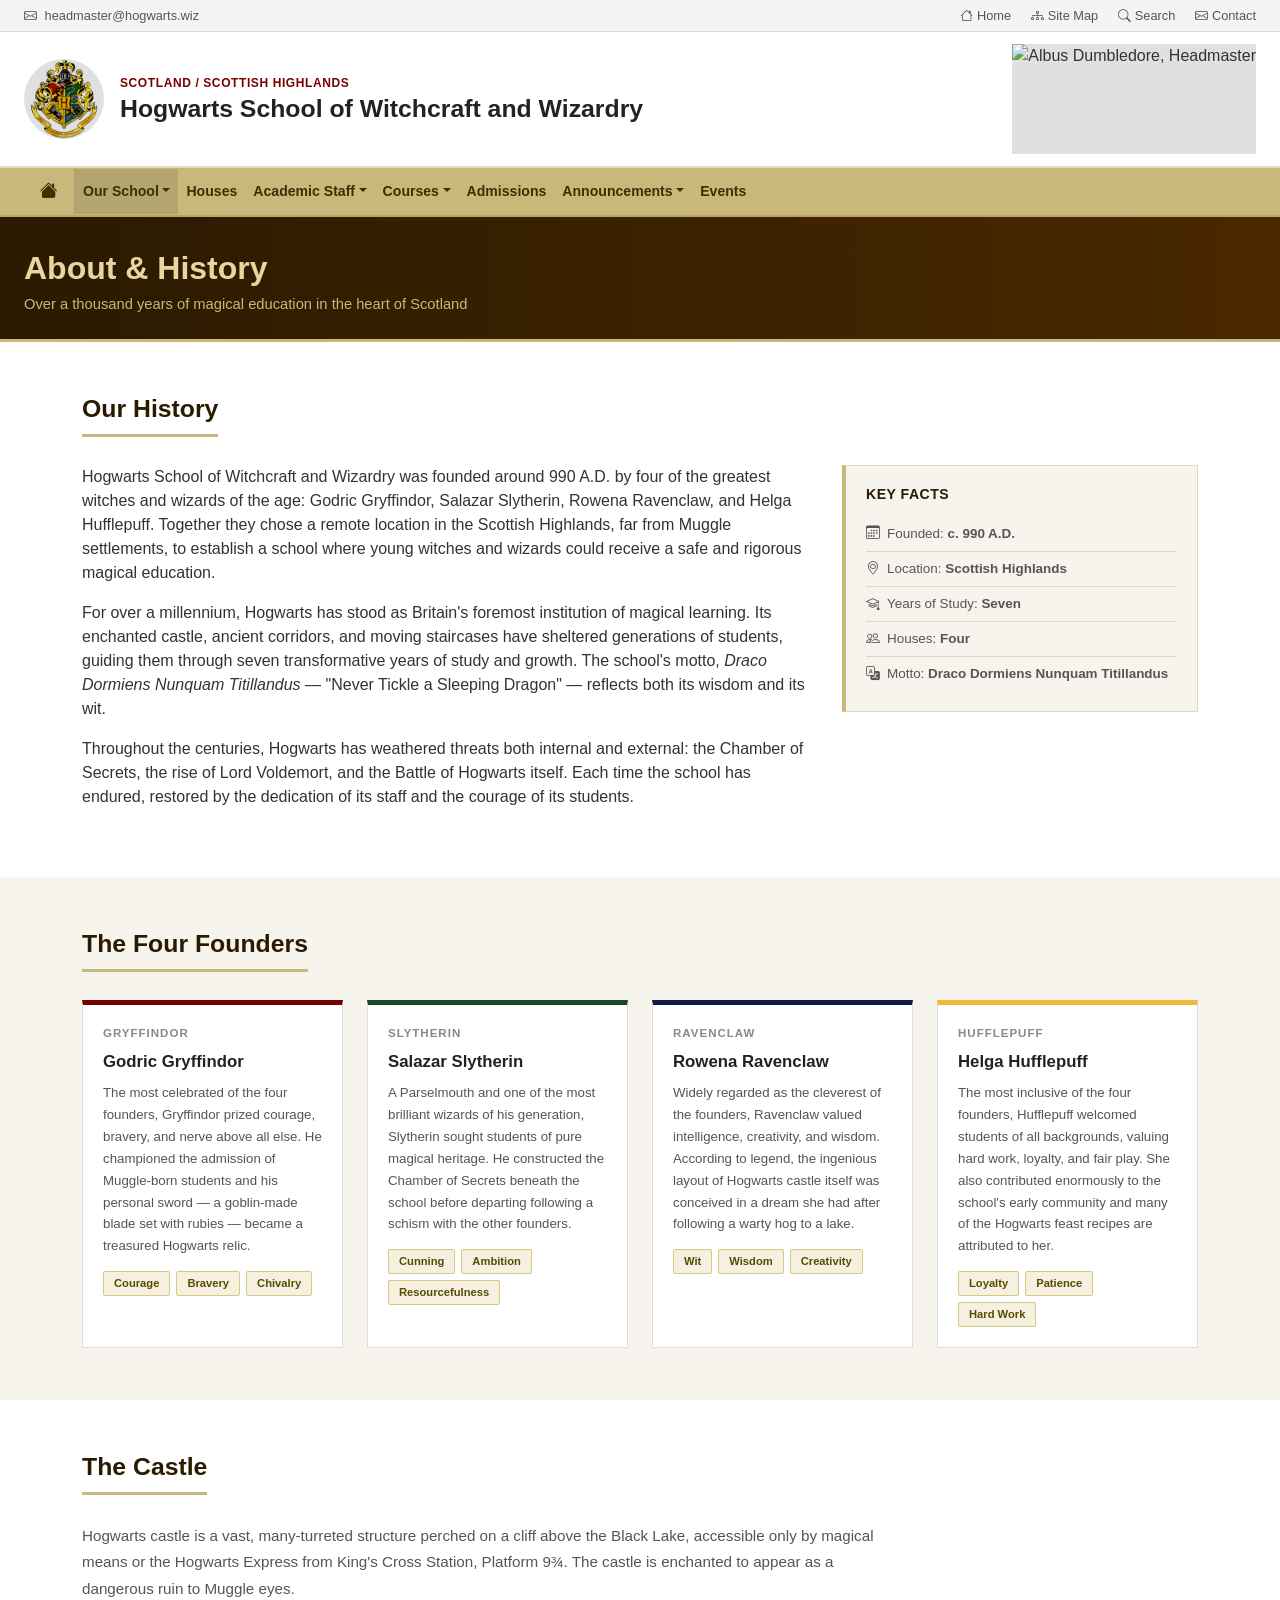
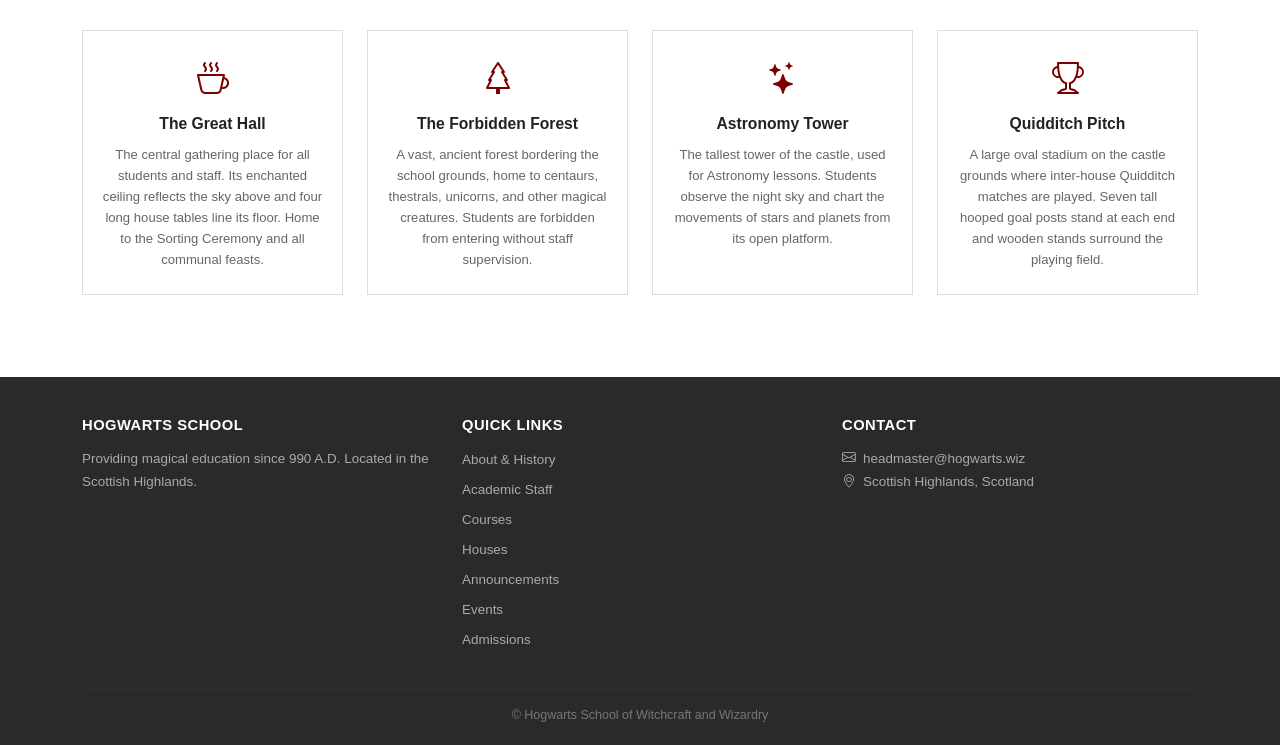
==== about.html @ 68436e8b "feat: Add about page with history, founders, and castle sections" ====
<!DOCTYPE html>
<html lang="en">
<head>
  <meta charset="UTF-8" />
  <meta name="viewport" content="width=device-width, initial-scale=1.0" />
  <title>About &amp; History — Hogwarts School of Witchcraft and Wizardry</title>
  <link rel="stylesheet" href="https://cdn.jsdelivr.net/npm/bootstrap@5.3.3/dist/css/bootstrap.min.css" />
  <link rel="stylesheet" href="https://cdn.jsdelivr.net/npm/bootstrap-icons@1.11.3/font/bootstrap-icons.min.css" />
  <link rel="stylesheet" href="css/style.css" />
</head>
<body>

  <!-- Top bar -->
  <div class="top-bar">
    <div class="container-fluid px-4">
      <div class="d-flex justify-content-between align-items-center">
        <span class="top-bar-contact">
          <i class="bi bi-envelope me-1"></i> headmaster@hogwarts.wiz
        </span>
        <nav class="top-bar-nav">
          <a href="index.html"><i class="bi bi-house me-1"></i>Home</a>
          <a href="#"><i class="bi bi-diagram-3 me-1"></i>Site Map</a>
          <a href="#"><i class="bi bi-search me-1"></i>Search</a>
          <a href="#"><i class="bi bi-envelope me-1"></i>Contact</a>
        </nav>
      </div>
    </div>
  </div>

  <!-- Site header -->
  <header class="site-header">
    <div class="container-fluid px-4">
      <div class="d-flex justify-content-between align-items-center">
        <div class="d-flex align-items-center gap-3">
          <img src="assets/images/hogwarts-crest.png" alt="Hogwarts School seal" class="header-crest" />
          <div class="header-identity">
            <span class="header-location">SCOTLAND / SCOTTISH HIGHLANDS</span>
            <p class="header-school-name">Hogwarts School of Witchcraft and Wizardry</p>
          </div>
        </div>
        <img src="assets/images/header-portrait.jpg" alt="Albus Dumbledore, Headmaster" class="header-portrait" />
      </div>
    </div>
  </header>

  <!-- Main navbar -->
  <nav class="navbar navbar-expand-lg main-nav">
    <div class="container-fluid px-4">
      <a href="index.html" class="nav-home-icon" aria-label="Home">
        <i class="bi bi-house-fill"></i>
      </a>
      <button class="navbar-toggler ms-2" type="button" data-bs-toggle="collapse" data-bs-target="#mainNav" aria-controls="mainNav" aria-expanded="false" aria-label="Toggle navigation">
        <span class="navbar-toggler-icon"></span>
      </button>
      <div class="collapse navbar-collapse" id="mainNav">
        <ul class="navbar-nav">

          <li class="nav-item dropdown">
            <a class="nav-link dropdown-toggle" href="#" role="button" data-bs-toggle="dropdown" aria-expanded="false">Our School</a>
            <ul class="dropdown-menu">
              <li><a class="dropdown-item" href="about.html">About &amp; History</a></li>
              <li><a class="dropdown-item" href="about.html#founders">The Four Founders</a></li>
              <li><a class="dropdown-item" href="about.html#castle">The Castle</a></li>
            </ul>
          </li>

          <li class="nav-item">
            <a class="nav-link" href="houses.html">Houses</a>
          </li>

          <li class="nav-item dropdown">
            <a class="nav-link dropdown-toggle" href="#" role="button" data-bs-toggle="dropdown" aria-expanded="false">Academic Staff</a>
            <ul class="dropdown-menu">
              <li><a class="dropdown-item" href="staff.html">All Staff</a></li>
              <li><a class="dropdown-item" href="staff.html#headmaster">Headmaster</a></li>
              <li><a class="dropdown-item" href="staff.html#professors">Professors</a></li>
            </ul>
          </li>

          <li class="nav-item dropdown">
            <a class="nav-link dropdown-toggle" href="#" role="button" data-bs-toggle="dropdown" aria-expanded="false">Courses</a>
            <ul class="dropdown-menu">
              <li><a class="dropdown-item" href="courses.html">All Courses</a></li>
              <li><a class="dropdown-item" href="courses.html#core">Core Subjects</a></li>
              <li><a class="dropdown-item" href="courses.html#electives">Elective Subjects</a></li>
              <li><a class="dropdown-item" href="courses.html#newts">N.E.W.T. Subjects</a></li>
            </ul>
          </li>

          <li class="nav-item">
            <a class="nav-link" href="admissions.html">Admissions</a>
          </li>

          <li class="nav-item dropdown">
            <a class="nav-link dropdown-toggle" href="#" role="button" data-bs-toggle="dropdown" aria-expanded="false">Announcements</a>
            <ul class="dropdown-menu">
              <li><a class="dropdown-item" href="announcements.html">Latest Notices</a></li>
              <li><a class="dropdown-item" href="announcements.html#archive">Archive</a></li>
            </ul>
          </li>

          <li class="nav-item">
            <a class="nav-link" href="events.html">Events</a>
          </li>

        </ul>
      </div>
    </div>
  </nav>

  <main>

    <!-- Page hero -->
    <section class="page-hero">
      <div class="container-fluid px-4">
        <h1 class="page-hero-title">About &amp; History</h1>
        <p class="page-hero-subtitle">Over a thousand years of magical education in the heart of Scotland</p>
      </div>
    </section>

    <!-- History -->
    <section id="history" class="inner-section">
      <div class="container">
        <h2 class="section-heading">Our History</h2>
        <div class="row g-4">
          <div class="col-lg-8">
            <p>Hogwarts School of Witchcraft and Wizardry was founded around 990 A.D. by four of the greatest witches and wizards of the age: Godric Gryffindor, Salazar Slytherin, Rowena Ravenclaw, and Helga Hufflepuff. Together they chose a remote location in the Scottish Highlands, far from Muggle settlements, to establish a school where young witches and wizards could receive a safe and rigorous magical education.</p>
            <p>For over a millennium, Hogwarts has stood as Britain's foremost institution of magical learning. Its enchanted castle, ancient corridors, and moving staircases have sheltered generations of students, guiding them through seven transformative years of study and growth. The school's motto, <em>Draco Dormiens Nunquam Titillandus</em> — "Never Tickle a Sleeping Dragon" — reflects both its wisdom and its wit.</p>
            <p>Throughout the centuries, Hogwarts has weathered threats both internal and external: the Chamber of Secrets, the rise of Lord Voldemort, and the Battle of Hogwarts itself. Each time the school has endured, restored by the dedication of its staff and the courage of its students.</p>
          </div>
          <div class="col-lg-4">
            <div class="history-sidebar">
              <h3 class="sidebar-heading">Key Facts</h3>
              <ul class="sidebar-list">
                <li><i class="bi bi-calendar3 me-2"></i>Founded: <strong>c. 990 A.D.</strong></li>
                <li><i class="bi bi-geo-alt me-2"></i>Location: <strong>Scottish Highlands</strong></li>
                <li><i class="bi bi-mortarboard me-2"></i>Years of Study: <strong>Seven</strong></li>
                <li><i class="bi bi-people me-2"></i>Houses: <strong>Four</strong></li>
                <li><i class="bi bi-translate me-2"></i>Motto: <strong>Draco Dormiens Nunquam Titillandus</strong></li>
              </ul>
            </div>
          </div>
        </div>
      </div>
    </section>

    <!-- Founders -->
    <section id="founders" class="inner-section inner-section--alt">
      <div class="container">
        <h2 class="section-heading">The Four Founders</h2>
        <div class="row g-4">

          <div class="col-md-6 col-lg-3">
            <div class="founder-card founder-card--gryffindor">
              <div class="founder-house-badge">Gryffindor</div>
              <h3 class="founder-name">Godric Gryffindor</h3>
              <p class="founder-bio">The most celebrated of the four founders, Gryffindor prized courage, bravery, and nerve above all else. He championed the admission of Muggle-born students and his personal sword — a goblin-made blade set with rubies — became a treasured Hogwarts relic.</p>
              <div class="founder-traits">
                <span class="trait-badge">Courage</span>
                <span class="trait-badge">Bravery</span>
                <span class="trait-badge">Chivalry</span>
              </div>
            </div>
          </div>

          <div class="col-md-6 col-lg-3">
            <div class="founder-card founder-card--slytherin">
              <div class="founder-house-badge">Slytherin</div>
              <h3 class="founder-name">Salazar Slytherin</h3>
              <p class="founder-bio">A Parselmouth and one of the most brilliant wizards of his generation, Slytherin sought students of pure magical heritage. He constructed the Chamber of Secrets beneath the school before departing following a schism with the other founders.</p>
              <div class="founder-traits">
                <span class="trait-badge">Cunning</span>
                <span class="trait-badge">Ambition</span>
                <span class="trait-badge">Resourcefulness</span>
              </div>
            </div>
          </div>

          <div class="col-md-6 col-lg-3">
            <div class="founder-card founder-card--ravenclaw">
              <div class="founder-house-badge">Ravenclaw</div>
              <h3 class="founder-name">Rowena Ravenclaw</h3>
              <p class="founder-bio">Widely regarded as the cleverest of the founders, Ravenclaw valued intelligence, creativity, and wisdom. According to legend, the ingenious layout of Hogwarts castle itself was conceived in a dream she had after following a warty hog to a lake.</p>
              <div class="founder-traits">
                <span class="trait-badge">Wit</span>
                <span class="trait-badge">Wisdom</span>
                <span class="trait-badge">Creativity</span>
              </div>
            </div>
          </div>

          <div class="col-md-6 col-lg-3">
            <div class="founder-card founder-card--hufflepuff">
              <div class="founder-house-badge">Hufflepuff</div>
              <h3 class="founder-name">Helga Hufflepuff</h3>
              <p class="founder-bio">The most inclusive of the four founders, Hufflepuff welcomed students of all backgrounds, valuing hard work, loyalty, and fair play. She also contributed enormously to the school's early community and many of the Hogwarts feast recipes are attributed to her.</p>
              <div class="founder-traits">
                <span class="trait-badge">Loyalty</span>
                <span class="trait-badge">Patience</span>
                <span class="trait-badge">Hard Work</span>
              </div>
            </div>
          </div>

        </div>
      </div>
    </section>

    <!-- Castle -->
    <section id="castle" class="inner-section">
      <div class="container">
        <h2 class="section-heading">The Castle</h2>
        <p class="section-lead">Hogwarts castle is a vast, many-turreted structure perched on a cliff above the Black Lake, accessible only by magical means or the Hogwarts Express from King's Cross Station, Platform 9¾. The castle is enchanted to appear as a dangerous ruin to Muggle eyes.</p>
        <div class="row g-4">

          <div class="col-md-6 col-lg-3">
            <div class="castle-location-card">
              <i class="bi bi-cup-hot castle-location-icon"></i>
              <h4 class="castle-location-name">The Great Hall</h4>
              <p class="castle-location-desc">The central gathering place for all students and staff. Its enchanted ceiling reflects the sky above and four long house tables line its floor. Home to the Sorting Ceremony and all communal feasts.</p>
            </div>
          </div>

          <div class="col-md-6 col-lg-3">
            <div class="castle-location-card">
              <i class="bi bi-tree castle-location-icon"></i>
              <h4 class="castle-location-name">The Forbidden Forest</h4>
              <p class="castle-location-desc">A vast, ancient forest bordering the school grounds, home to centaurs, thestrals, unicorns, and other magical creatures. Students are forbidden from entering without staff supervision.</p>
            </div>
          </div>

          <div class="col-md-6 col-lg-3">
            <div class="castle-location-card">
              <i class="bi bi-stars castle-location-icon"></i>
              <h4 class="castle-location-name">Astronomy Tower</h4>
              <p class="castle-location-desc">The tallest tower of the castle, used for Astronomy lessons. Students observe the night sky and chart the movements of stars and planets from its open platform.</p>
            </div>
          </div>

          <div class="col-md-6 col-lg-3">
            <div class="castle-location-card">
              <i class="bi bi-trophy castle-location-icon"></i>
              <h4 class="castle-location-name">Quidditch Pitch</h4>
              <p class="castle-location-desc">A large oval stadium on the castle grounds where inter-house Quidditch matches are played. Seven tall hooped goal posts stand at each end and wooden stands surround the playing field.</p>
            </div>
          </div>

        </div>
      </div>
    </section>

  </main>

  <!-- Footer -->
  <footer class="site-footer">
    <div class="container">
      <div class="row gy-4">

        <div class="col-md-4">
          <h6 class="footer-heading">Hogwarts School</h6>
          <p class="footer-text">Providing magical education since 990 A.D. Located in the Scottish Highlands.</p>
        </div>

        <div class="col-md-4">
          <h6 class="footer-heading">Quick Links</h6>
          <ul class="footer-links list-unstyled">
            <li><a href="about.html">About &amp; History</a></li>
            <li><a href="staff.html">Academic Staff</a></li>
            <li><a href="courses.html">Courses</a></li>
            <li><a href="houses.html">Houses</a></li>
            <li><a href="announcements.html">Announcements</a></li>
            <li><a href="events.html">Events</a></li>
            <li><a href="admissions.html">Admissions</a></li>
          </ul>
        </div>

        <div class="col-md-4">
          <h6 class="footer-heading">Contact</h6>
          <p class="footer-text">
            <i class="bi bi-envelope me-2"></i>headmaster@hogwarts.wiz<br />
            <i class="bi bi-geo-alt me-2"></i>Scottish Highlands, Scotland
          </p>
        </div>

      </div>
      <hr class="footer-divider" />
      <p class="footer-copy text-center mb-0">&copy; Hogwarts School of Witchcraft and Wizardry</p>
    </div>
  </footer>

  <script src="https://cdn.jsdelivr.net/npm/bootstrap@5.3.3/dist/js/bootstrap.bundle.min.js"></script>
  <script src="js/main.js"></script>
</body>
</html>
---- css/style.css ----
/* ===== GLOBAL ===== */
*,
*::before,
*::after {
  box-sizing: border-box;
}

body {
  font-family: 'Segoe UI', Tahoma, Geneva, Verdana, sans-serif;
  color: #333;
  background: #fff;
  margin: 0;
}

/* ===== TOP BAR ===== */
.top-bar {
  background: #f4f4f4;
  border-bottom: 1px solid #ddd;
  padding: 6px 0;
  font-size: 0.8rem;
  color: #555;
}

.top-bar-contact {
  color: #555;
}

.top-bar-nav a {
  color: #555;
  text-decoration: none;
  margin-left: 16px;
}

.top-bar-nav a:hover {
  color: #7b0000;
}

/* ===== SITE HEADER ===== */
.site-header {
  background: #fff;
  padding: 12px 0;
  border-bottom: 2px solid #e5dcc5;
}

.header-crest {
  height: 80px;
  width: 80px;
  object-fit: contain;
  /* Shown as gray box until image is added */
  background: #e0e0e0;
  border-radius: 50%;
}

.header-identity {
  display: flex;
  flex-direction: column;
  justify-content: center;
}

.header-location {
  display: block;
  font-size: 0.75rem;
  color: #7b0000;
  font-weight: 700;
  letter-spacing: 0.6px;
  text-transform: uppercase;
}

.header-school-name {
  font-size: 1.55rem;
  font-weight: 700;
  color: #222;
  margin: 2px 0 0;
  line-height: 1.2;
}

.header-portrait {
  height: 110px;
  object-fit: contain;
  /* Shown as gray box until image is added */
  background: #e0e0e0;
  min-width: 80px;
}

/* ===== MAIN NAVBAR ===== */
.main-nav {
  background: #c8b87a;
  padding: 0;
  border-bottom: 2px solid #b8a560;
}

.nav-home-icon {
  color: #3a3000;
  font-size: 1.1rem;
  padding: 10px 16px;
  text-decoration: none;
  display: flex;
  align-items: center;
  border-right: 1px solid rgba(0, 0, 0, 0.12);
  transition: background 0.15s;
}

.nav-home-icon:hover {
  background: rgba(0, 0, 0, 0.08);
  color: #3a3000;
}

.main-nav .navbar-nav {
  flex-wrap: wrap;
}

.main-nav .nav-link {
  color: #3a3000;
  font-weight: 600;
  font-size: 0.88rem;
  padding: 12px 14px;
  transition: background 0.15s;
}

.main-nav .nav-link:hover,
.main-nav .nav-link.active {
  background: rgba(0, 0, 0, 0.1);
  color: #3a3000;
}

.main-nav .dropdown-menu {
  border-radius: 0;
  border: 1px solid #c8b87a;
  background: #fff;
  padding: 0;
  min-width: 200px;
}

.main-nav .dropdown-item {
  font-size: 0.85rem;
  padding: 9px 16px;
  border-bottom: 1px solid #f0ece0;
  color: #444;
  transition: background 0.12s;
}

.main-nav .dropdown-item:last-child {
  border-bottom: none;
}

.main-nav .dropdown-item:hover {
  background: #f5edd8;
  color: #333;
}

.main-nav .navbar-toggler {
  border-color: rgba(0, 0, 0, 0.2);
}

/* ===== CONTENT SECTION ===== */
.content-section {
  background: #d8e8f2;
  padding: 18px 0 0;
}

/* ===== CAROUSEL ===== */
.carousel-wrapper {
  padding-right: 12px;
}

/* Notebook spiral binding effect */
.carousel-binding {
  height: 20px;
  background-image: radial-gradient(circle, #aaa 5px, transparent 5px);
  background-size: 24px 20px;
  background-repeat: repeat-x;
  background-position: 8px 50%;
  background-color: #c8d8e8;
  border: 1px solid #b0c4d8;
  border-bottom: none;
}

.carousel {
  border: 1px solid #b0c4d8;
  border-top: none;
}

.carousel-img {
  height: 500px;
  object-fit: cover;
  background: #ccc;
}

/* Carousel caption */
.slide-caption {
  background: linear-gradient(to top, rgba(0,0,0,0.65) 0%, transparent 100%);
  left: 0;
  right: 0;
  bottom: 0;
  text-align: left;
  padding: 28px 24px 18px;
}

.slide-caption-title {
  font-size: 1.25rem;
  font-weight: 700;
  margin-bottom: 4px;
  text-shadow: 0 1px 4px rgba(0,0,0,0.6);
}

.slide-caption-text {
  font-size: 0.85rem;
  margin: 0;
  text-shadow: 0 1px 3px rgba(0,0,0,0.5);
}

/* Torn paper / zigzag edge at bottom of carousel */
.carousel-tear {
  height: 20px;
  background:
    linear-gradient(135deg, #d8e8f2 33.33%, transparent 33.33%) 0 0,
    linear-gradient(225deg, #d8e8f2 33.33%, transparent 33.33%) 0 0;
  background-size: 16px 20px;
  background-repeat: repeat-x;
  background-color: #fff;
  border-left: 1px solid #b0c4d8;
  border-right: 1px solid #b0c4d8;
}

/* ===== NEWS PANEL ===== */
.news-panel {
  background: #fff;
  border: 1px solid #ccc;
  height: 100%;
}

.news-panel-header {
  background: #8a9da8;
  color: #fff;
  font-weight: 700;
  font-size: 0.88rem;
  padding: 10px 14px;
  letter-spacing: 2px;
  text-transform: uppercase;
}

.news-item {
  display: flex;
  align-items: flex-start;
  gap: 10px;
  padding: 10px 12px;
  border-bottom: 1px solid #eee;
  text-decoration: none;
  color: inherit;
  transition: background 0.12s;
}

.news-item:last-child {
  border-bottom: none;
}

.news-item:hover {
  background: #f7f7f7;
}

.news-thumb {
  width: 78px;
  height: 62px;
  object-fit: cover;
  flex-shrink: 0;
  border: 1px solid #ddd;
  /* Shown as gray box until images are added */
  background: #d0d0d0;
}

.news-item-body {
  flex: 1;
  min-width: 0;
}

.news-item-title {
  font-size: 0.8rem;
  font-weight: 600;
  margin: 0 0 6px;
  color: #333;
  line-height: 1.35;
}

.news-item-date {
  font-size: 0.73rem;
  color: #7b0000;
  display: flex;
  align-items: center;
  gap: 4px;
}

/* ===== QUICK LINKS SECTION ===== */
.quick-links-section {
  margin-top: 18px;
}

.quick-links-bar {
  background: #c8b87a;
  padding: 10px 20px;
  font-weight: 700;
  font-size: 0.92rem;
  color: #3a3000;
  text-align: center;
  border-top: 2px solid #b8a560;
  border-bottom: 2px solid #b8a560;
}

.quick-link-item {
  display: flex;
  align-items: center;
  padding: 15px 20px;
  border: 1px solid #ddd;
  border-top: none;
  background: #fff;
  text-decoration: none;
  color: #444;
  font-size: 0.88rem;
  font-weight: 500;
  transition: background 0.15s;
}

.quick-link-item:hover {
  background: #f5f0e0;
  color: #333;
}

.quick-link-item i {
  color: #7b0000;
  margin-right: 8px;
  font-size: 0.8rem;
}

/* ===== FOOTER ===== */
.site-footer {
  background: #2a2a2a;
  color: #ccc;
  padding: 40px 0 20px;
  margin-top: 30px;
}

.footer-heading {
  color: #fff;
  font-weight: 600;
  margin-bottom: 12px;
  font-size: 0.92rem;
  text-transform: uppercase;
  letter-spacing: 0.5px;
}

.footer-text {
  font-size: 0.84rem;
  color: #aaa;
  line-height: 1.75;
}

.footer-links li {
  margin-bottom: 6px;
}

.footer-links a {
  color: #aaa;
  text-decoration: none;
  font-size: 0.84rem;
  transition: color 0.12s;
}

.footer-links a:hover {
  color: #fff;
}

.footer-divider {
  border-color: #444;
  margin: 22px 0 16px;
}

.footer-copy {
  font-size: 0.78rem;
  color: #777;
}

/* ===== RESPONSIVE ===== */
@media (max-width: 991.98px) {
  .header-portrait {
    height: 70px;
    min-width: 50px;
  }

  .header-school-name {
    font-size: 1.1rem;
  }

  .carousel-wrapper {
    padding-right: 0;
  }

  .news-panel {
    margin-top: 16px;
    border-top: 3px solid #8a9da8;
  }

  .carousel-img {
    height: 320px;
  }
}

@media (max-width: 767.98px) {
  .top-bar-nav a {
    margin-left: 10px;
  }

  .header-crest {
    height: 56px;
    width: 56px;
  }

  .header-school-name {
    font-size: 0.95rem;
  }

  .header-portrait {
    display: none;
  }

  .quick-link-item {
    border-right: none;
  }
}

/* ===== PAGE HERO ===== */
.page-hero {
  background: #2a1a00;
  background-image: linear-gradient(to right, #2a1a00, #4a2800);
  padding: 32px 0 24px;
  border-bottom: 3px solid #c8b87a;
}

.page-hero-title {
  color: #e8d5a0;
  font-size: 2rem;
  font-weight: 700;
  margin: 0 0 6px;
}

.page-hero-subtitle {
  color: #c8b87a;
  font-size: 0.92rem;
  margin: 0;
}

/* ===== INNER SECTIONS ===== */
.inner-section {
  padding: 52px 0;
}

.inner-section--alt {
  background: #f7f4ed;
}

.section-heading {
  font-size: 1.55rem;
  font-weight: 700;
  color: #2a1a00;
  margin-bottom: 28px;
  padding-bottom: 10px;
  border-bottom: 3px solid #c8b87a;
  display: inline-block;
}

.section-lead {
  font-size: 0.95rem;
  color: #555;
  max-width: 800px;
  margin-bottom: 28px;
  line-height: 1.75;
}

/* ===== ABOUT — HISTORY SIDEBAR ===== */
.history-sidebar {
  background: #f7f4ed;
  border: 1px solid #e0d8c0;
  border-left: 4px solid #c8b87a;
  padding: 20px;
}

.sidebar-heading {
  font-size: 0.88rem;
  font-weight: 700;
  color: #2a1a00;
  text-transform: uppercase;
  letter-spacing: 0.5px;
  margin-bottom: 14px;
}

.sidebar-list {
  list-style: none;
  padding: 0;
  margin: 0;
  font-size: 0.84rem;
  color: #555;
}

.sidebar-list li {
  padding: 7px 0;
  border-bottom: 1px solid #e0d8c0;
}

.sidebar-list li:last-child {
  border-bottom: none;
}

/* ===== ABOUT — FOUNDERS ===== */
.founder-card {
  border: 1px solid #ddd;
  border-top: 5px solid #ccc;
  background: #fff;
  padding: 20px;
  height: 100%;
}

.founder-card--gryffindor { border-top-color: #740001; }
.founder-card--slytherin  { border-top-color: #1a472a; }
.founder-card--ravenclaw  { border-top-color: #0e1a40; }
.founder-card--hufflepuff { border-top-color: #ecb939; }

.founder-house-badge {
  font-size: 0.72rem;
  font-weight: 700;
  text-transform: uppercase;
  letter-spacing: 1px;
  margin-bottom: 10px;
  color: #888;
}

.founder-name {
  font-size: 1.05rem;
  font-weight: 700;
  color: #222;
  margin-bottom: 10px;
}

.founder-bio {
  font-size: 0.83rem;
  color: #555;
  line-height: 1.65;
  margin-bottom: 14px;
}

.founder-traits {
  display: flex;
  flex-wrap: wrap;
  gap: 6px;
}

.trait-badge {
  background: #f5f0e0;
  color: #5a4a00;
  font-size: 0.7rem;
  font-weight: 600;
  padding: 3px 10px;
  border: 1px solid #d8c880;
  border-radius: 2px;
}

/* ===== ABOUT — CASTLE LOCATIONS ===== */
.castle-location-card {
  background: #fff;
  border: 1px solid #ddd;
  padding: 24px 18px;
  text-align: center;
  height: 100%;
  transition: box-shadow 0.2s;
}

.castle-location-card:hover {
  box-shadow: 0 4px 16px rgba(0, 0, 0, 0.08);
}

.castle-location-icon {
  font-size: 2rem;
  color: #7b0000;
  display: block;
  margin-bottom: 12px;
}

.castle-location-name {
  font-size: 0.98rem;
  font-weight: 700;
  color: #222;
  margin-bottom: 10px;
}

.castle-location-desc {
  font-size: 0.82rem;
  color: #666;
  line-height: 1.6;
  margin: 0;
}

/* ===== HOUSES ===== */
.house-section {
  padding: 52px 0;
  border-bottom: 1px solid #e0d8c0;
}

.house-section:last-child {
  border-bottom: none;
}

.house-section--gryffindor { background: #fff; }
.house-section--slytherin  { background: #f5f9f6; }
.house-section--ravenclaw  { background: #f5f7fb; }
.house-section--hufflepuff { background: #fffdf0; }

.house-color-bar {
  height: 8px;
  margin-bottom: 28px;
}

.house-color-bar--gryffindor { background: linear-gradient(to right, #740001, #d3a625); }
.house-color-bar--slytherin  { background: linear-gradient(to right, #1a472a, #aaaaaa); }
.house-color-bar--ravenclaw  { background: linear-gradient(to right, #0e1a40, #946b2d); }
.house-color-bar--hufflepuff { background: linear-gradient(to right, #ecb939, #372e29); }

.house-name {
  font-size: 1.7rem;
  font-weight: 700;
  color: #1a1a1a;
  margin-bottom: 4px;
}

.house-motto {
  font-style: italic;
  font-size: 0.88rem;
  color: #777;
  margin-bottom: 18px;
}

.house-desc {
  font-size: 0.9rem;
  color: #444;
  line-height: 1.75;
}

.house-traits-heading,
.house-alumni-heading {
  font-size: 0.78rem;
  font-weight: 700;
  text-transform: uppercase;
  letter-spacing: 0.6px;
  color: #888;
  margin-bottom: 10px;
  margin-top: 20px;
}

.house-trait-badge {
  display: inline-block;
  padding: 4px 12px;
  border-radius: 2px;
  font-size: 0.78rem;
  font-weight: 600;
  margin: 3px 3px 3px 0;
}

.house-trait-badge--gryffindor { background: #fdf0f0; color: #740001; border: 1px solid #e0a0a0; }
.house-trait-badge--slytherin  { background: #f0f7f2; color: #1a472a; border: 1px solid #a0c8a8; }
.house-trait-badge--ravenclaw  { background: #f0f2f8; color: #0e1a40; border: 1px solid #a0aad0; }
.house-trait-badge--hufflepuff { background: #fffaeb; color: #7a5c00; border: 1px solid #e0c870; }

.house-alumni-badge {
  display: inline-block;
  background: #f7f4ed;
  color: #444;
  border: 1px solid #d8d0b8;
  font-size: 0.8rem;
  padding: 4px 12px;
  margin: 3px 3px 3px 0;
  border-radius: 2px;
}

/* ===== STAFF ===== */
.headmaster-card {
  background: #f7f4ed;
  border: 1px solid #e0d8c0;
  border-left: 6px solid #c8b87a;
  padding: 28px;
}

.headmaster-name {
  font-size: 1.4rem;
  font-weight: 700;
  color: #2a1a00;
  margin-bottom: 4px;
}

.headmaster-title {
  font-size: 0.88rem;
  color: #7b0000;
  font-weight: 600;
  text-transform: uppercase;
  letter-spacing: 0.5px;
  margin-bottom: 14px;
}

.headmaster-bio {
  font-size: 0.9rem;
  color: #444;
  line-height: 1.75;
  margin: 0;
}

.staff-card {
  background: #fff;
  border: 1px solid #ddd;
  padding: 20px;
  height: 100%;
  text-align: center;
}

.staff-portrait {
  width: 80px;
  height: 80px;
  object-fit: cover;
  background: #e0e0e0;
  border-radius: 50%;
  border: 2px solid #c8b87a;
  margin-bottom: 12px;
}

.staff-name {
  font-size: 0.98rem;
  font-weight: 700;
  color: #222;
  margin-bottom: 4px;
}

.staff-subject {
  font-size: 0.75rem;
  color: #7b0000;
  font-weight: 600;
  text-transform: uppercase;
  letter-spacing: 0.4px;
  margin-bottom: 10px;
}

.staff-bio {
  font-size: 0.8rem;
  color: #666;
  line-height: 1.6;
  margin: 0;
  text-align: left;
}

/* ===== COURSES ===== */
.course-card {
  background: #fff;
  border: 1px solid #ddd;
  border-top: 4px solid #c8b87a;
  padding: 18px;
  height: 100%;
}

.course-name {
  font-size: 0.98rem;
  font-weight: 700;
  color: #222;
  margin-bottom: 8px;
}

.course-years {
  font-size: 0.72rem;
  font-weight: 700;
  text-transform: uppercase;
  letter-spacing: 0.5px;
  color: #fff;
  background: #7b0000;
  padding: 2px 10px;
  border-radius: 2px;
  display: inline-block;
  margin-bottom: 10px;
}

.course-desc {
  font-size: 0.82rem;
  color: #666;
  line-height: 1.6;
  margin: 0;
}

/* ===== ANNOUNCEMENTS ===== */
.announcement-card {
  background: #fff;
  border: 1px solid #ddd;
  padding: 20px 22px;
  margin-bottom: 16px;
}

.announcement-meta {
  display: flex;
  align-items: center;
  gap: 10px;
  margin-bottom: 10px;
  flex-wrap: wrap;
}

.announcement-category {
  font-size: 0.7rem;
  font-weight: 700;
  text-transform: uppercase;
  letter-spacing: 0.6px;
  padding: 2px 10px;
  border-radius: 2px;
}

.announcement-category--academic { background: #e8f0ff; color: #1a3a80; }
.announcement-category--events   { background: #e8f5e9; color: #1a5c30; }
.announcement-category--safety   { background: #fff3e0; color: #7a3800; }
.announcement-category--sports   { background: #fce4ec; color: #7a0030; }

.announcement-date {
  font-size: 0.75rem;
  color: #888;
}

.announcement-title {
  font-size: 1rem;
  font-weight: 700;
  color: #222;
  margin-bottom: 8px;
}

.announcement-body {
  font-size: 0.84rem;
  color: #555;
  line-height: 1.65;
  margin: 0;
}

.archive-item {
  display: flex;
  justify-content: space-between;
  align-items: center;
  padding: 10px 0;
  border-bottom: 1px solid #eee;
  font-size: 0.84rem;
}

.archive-item:last-child {
  border-bottom: none;
}

.archive-item-title {
  color: #333;
  font-weight: 500;
}

.archive-item-date {
  font-size: 0.75rem;
  color: #999;
  white-space: nowrap;
  margin-left: 16px;
}

/* ===== EVENTS ===== */
.event-item {
  display: flex;
  gap: 20px;
  background: #fff;
  border: 1px solid #ddd;
  padding: 20px;
  margin-bottom: 14px;
  align-items: flex-start;
}

.event-date-badge {
  background: #7b0000;
  color: #fff;
  text-align: center;
  min-width: 60px;
  padding: 8px 10px;
  flex-shrink: 0;
}

.event-date-day {
  font-size: 1.5rem;
  font-weight: 700;
  line-height: 1;
  display: block;
}

.event-date-month {
  font-size: 0.7rem;
  text-transform: uppercase;
  letter-spacing: 0.5px;
  display: block;
  margin-top: 2px;
}

.event-body {
  flex: 1;
  min-width: 0;
}

.event-name {
  font-size: 1rem;
  font-weight: 700;
  color: #222;
  margin-bottom: 4px;
}

.event-location {
  font-size: 0.78rem;
  color: #7b0000;
  margin-bottom: 8px;
  font-weight: 600;
}

.event-desc {
  font-size: 0.83rem;
  color: #666;
  line-height: 1.6;
  margin: 0;
}

/* ===== ADMISSIONS ===== */
.admissions-step {
  display: flex;
  gap: 20px;
  margin-bottom: 28px;
  align-items: flex-start;
}

.step-number {
  background: #c8b87a;
  color: #2a1a00;
  font-size: 1.2rem;
  font-weight: 700;
  width: 44px;
  height: 44px;
  display: flex;
  align-items: center;
  justify-content: center;
  flex-shrink: 0;
  border-radius: 50%;
}

.step-body {
  flex: 1;
  min-width: 0;
  padding-top: 6px;
}

.step-title {
  font-size: 0.98rem;
  font-weight: 700;
  color: #222;
  margin-bottom: 6px;
}

.step-desc {
  font-size: 0.84rem;
  color: #555;
  line-height: 1.65;
  margin: 0;
}

.supplies-list {
  list-style: none;
  padding: 0;
  margin: 0;
}

.supplies-list li {
  padding: 9px 0;
  border-bottom: 1px solid #eee;
  font-size: 0.86rem;
  color: #444;
  display: flex;
  align-items: center;
  gap: 10px;
}

.supplies-list li:last-child {
  border-bottom: none;
}

.supplies-list li i {
  color: #c8b87a;
  flex-shrink: 0;
}

/* ===== INNER PAGE RESPONSIVE ===== */
@media (max-width: 767.98px) {
  .page-hero-title {
    font-size: 1.5rem;
  }

  .inner-section {
    padding: 36px 0;
  }

  .event-item {
    flex-direction: column;
    gap: 12px;
  }

  .event-date-badge {
    display: flex;
    align-items: center;
    gap: 8px;
    padding: 6px 14px;
  }

  .event-date-day {
    font-size: 1.2rem;
  }
}
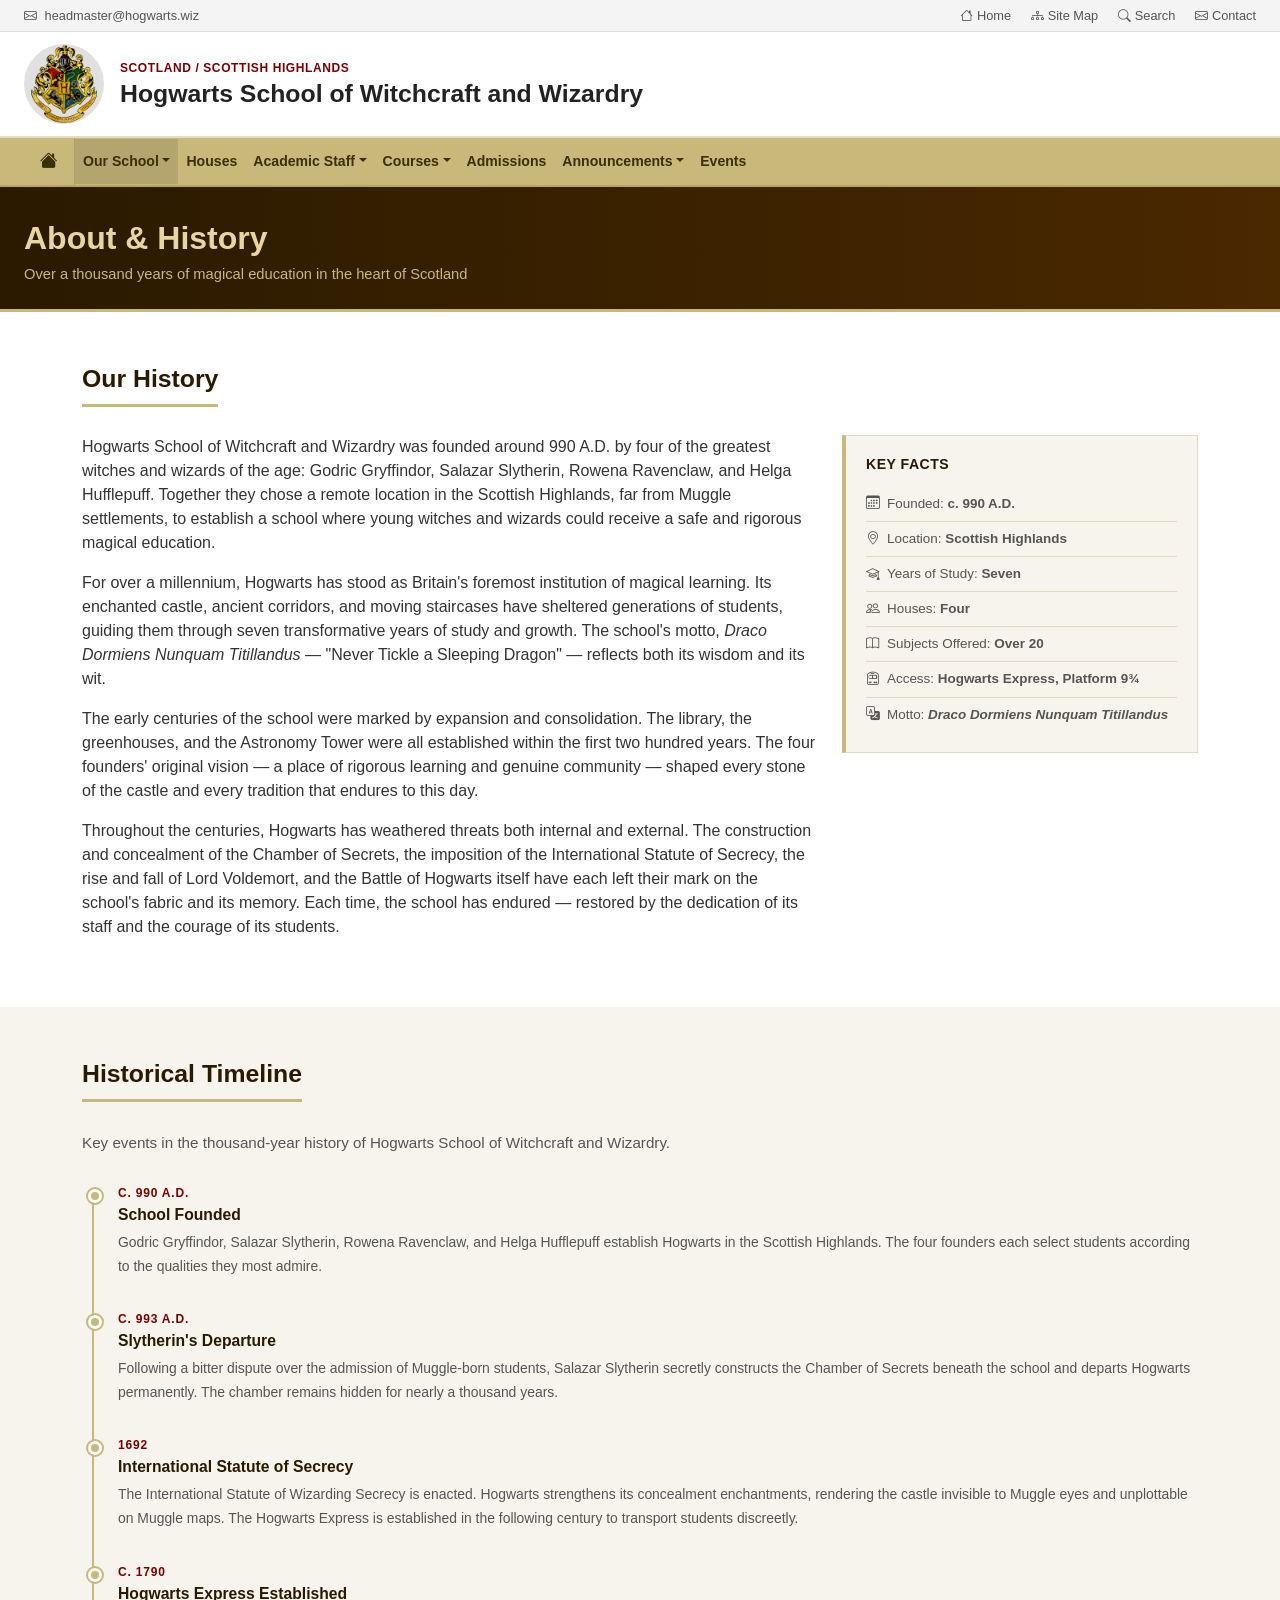
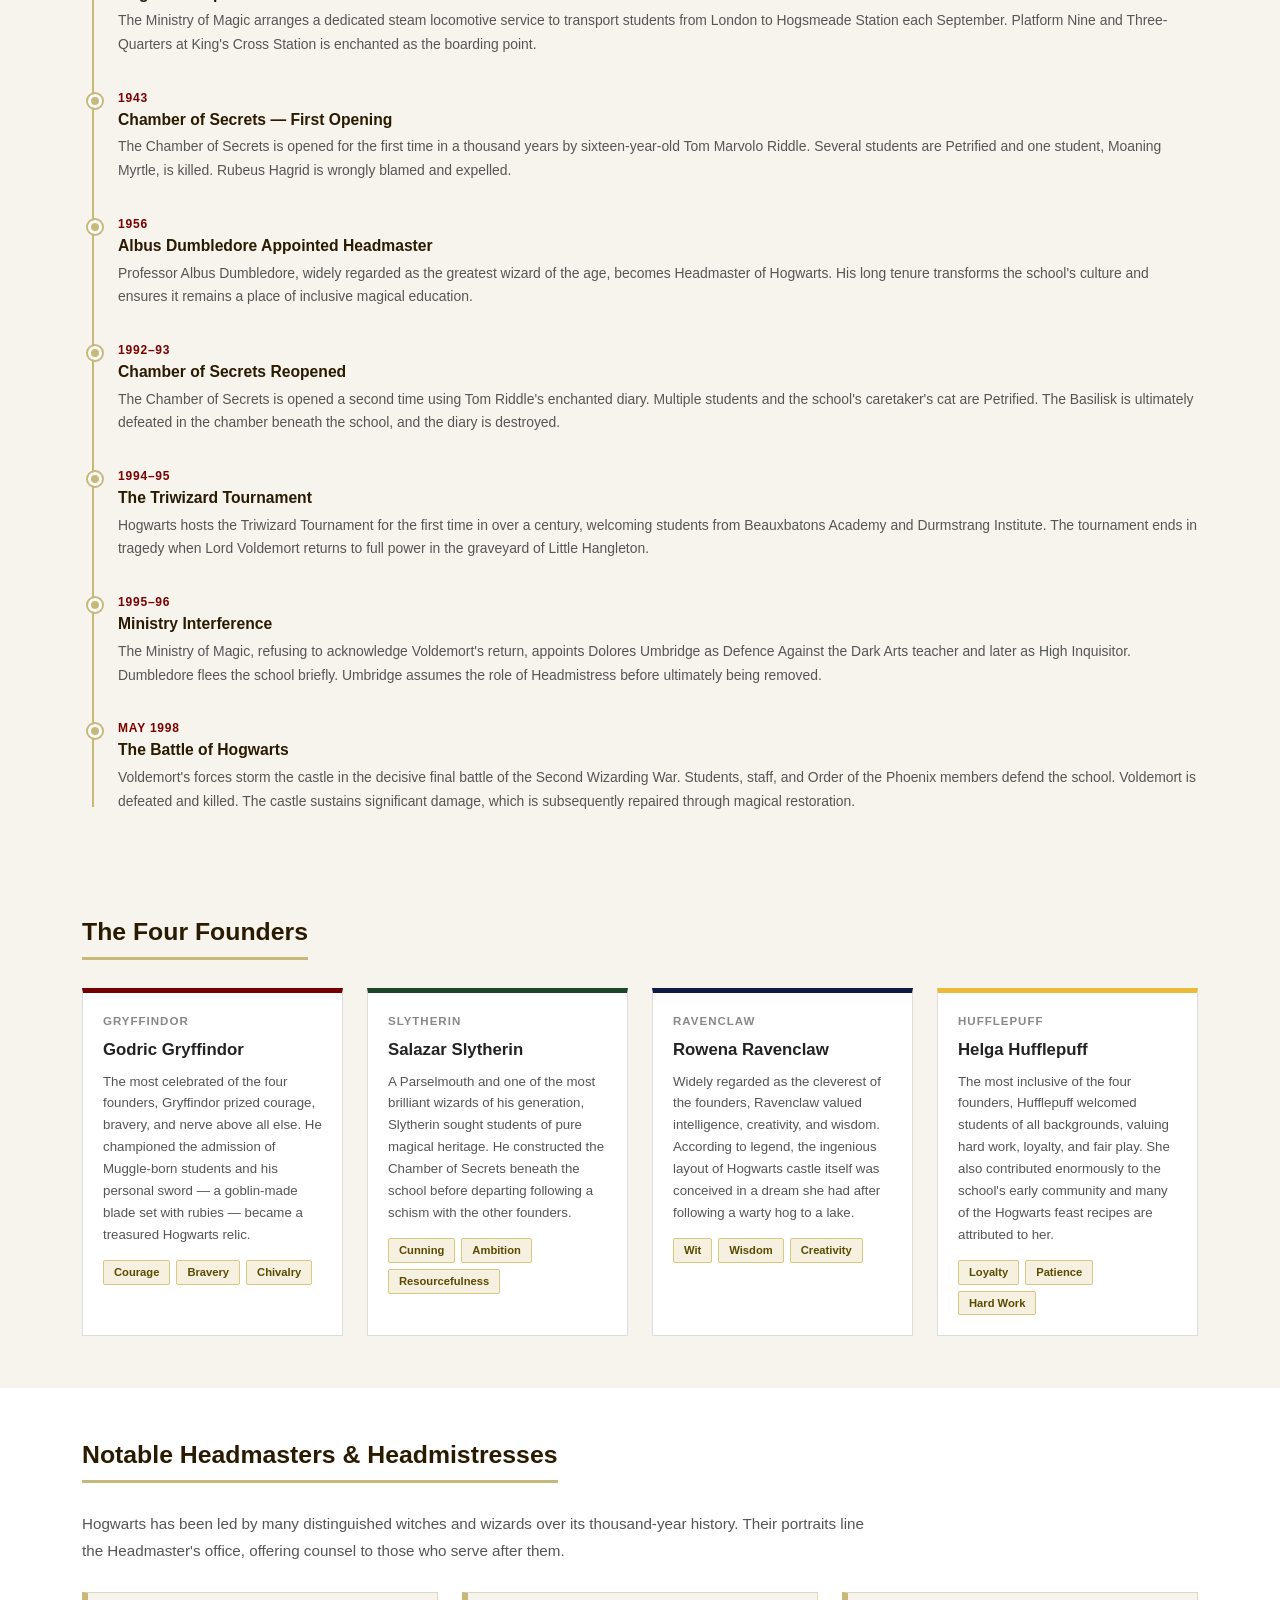
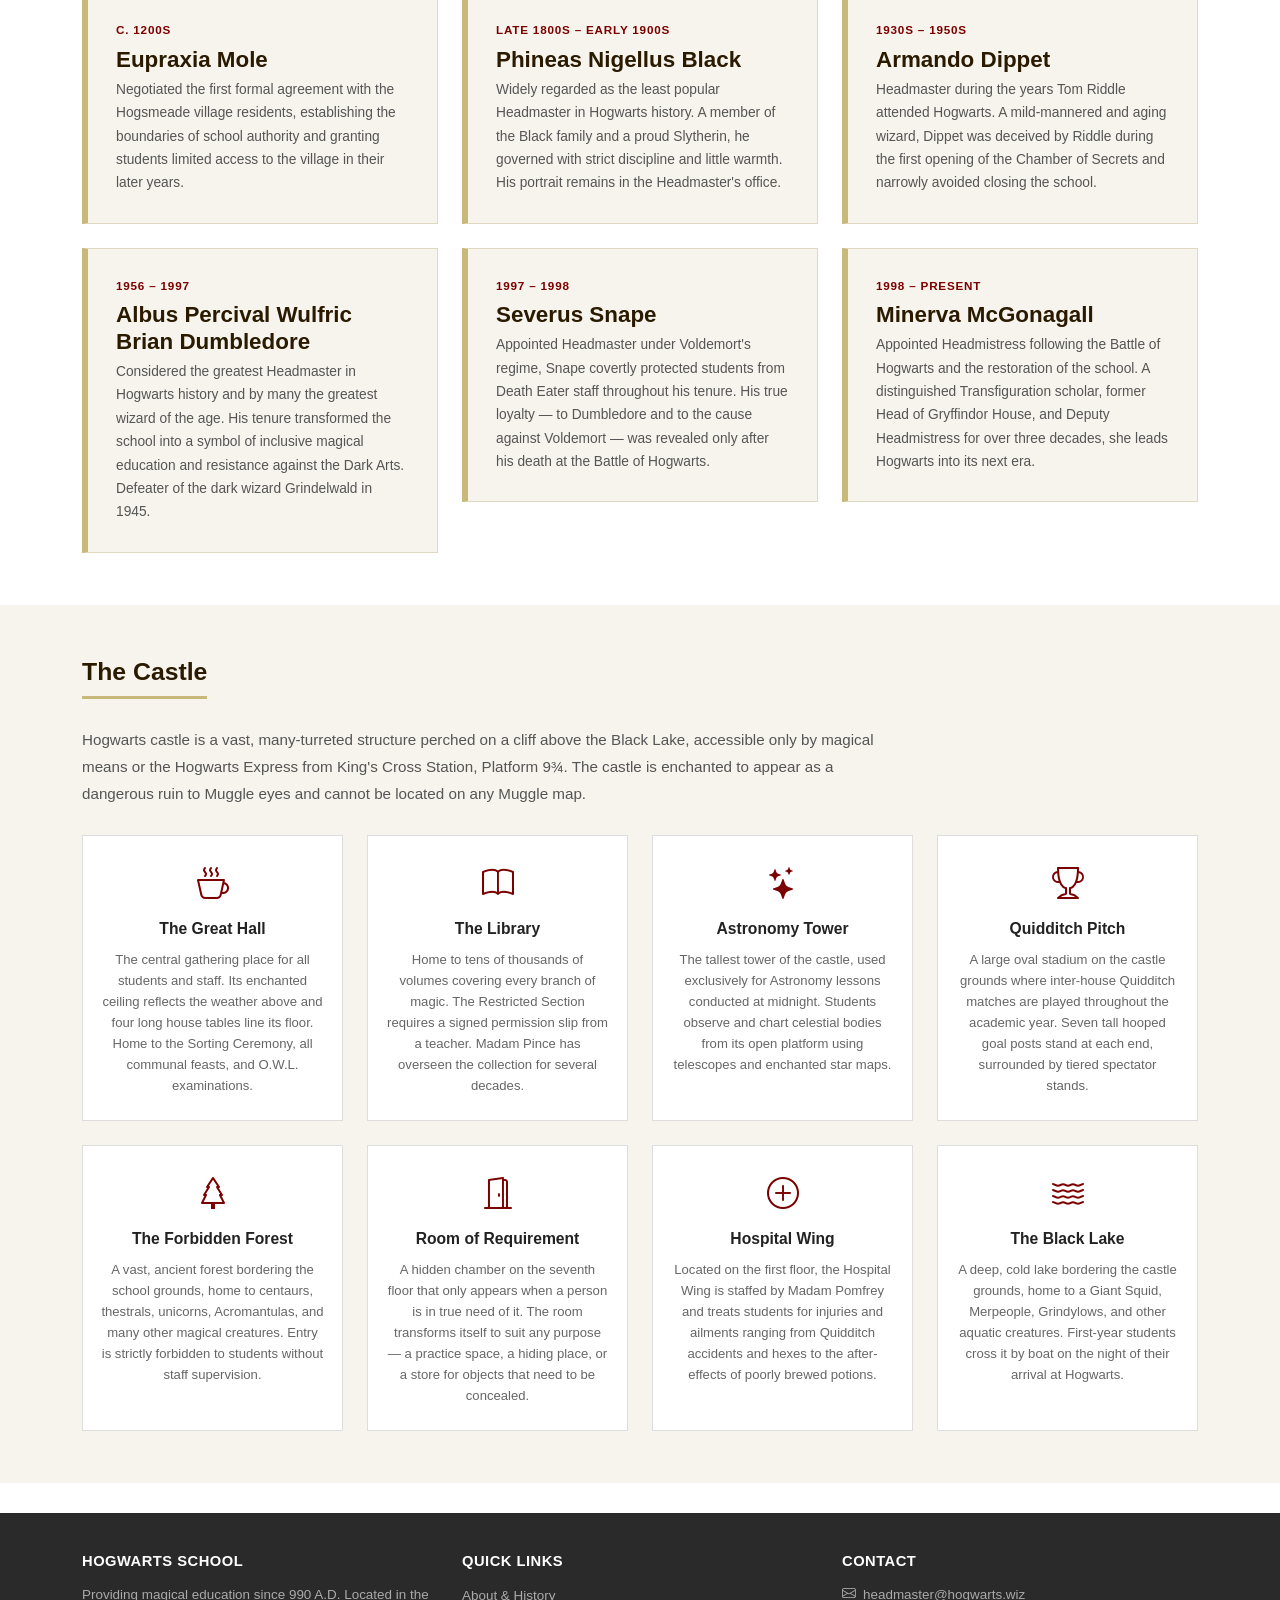
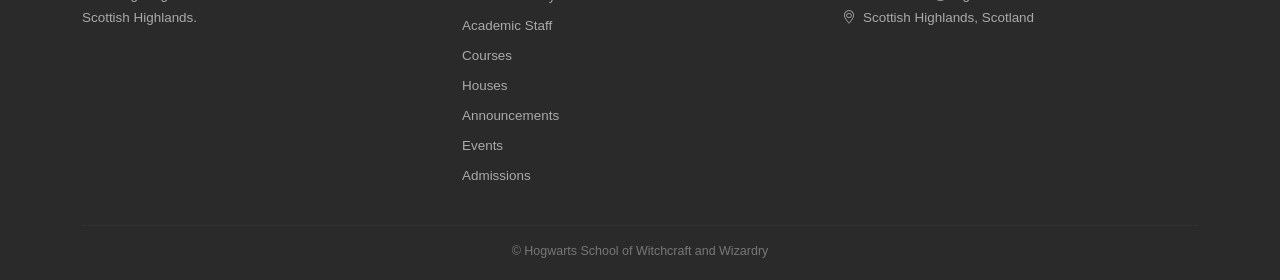
==== commit 90b65e8c: "feat: Expand about page with timeline, headmasters section, and extended castle locations" ====
--- a/about.html
+++ b/about.html
@@ -38,7 +38,6 @@
             <p class="header-school-name">Hogwarts School of Witchcraft and Wizardry</p>
           </div>
         </div>
-        <img src="assets/images/header-portrait.jpg" alt="Albus Dumbledore, Headmaster" class="header-portrait" />
       </div>
     </div>
   </header>
@@ -59,7 +58,9 @@
             <a class="nav-link dropdown-toggle" href="#" role="button" data-bs-toggle="dropdown" aria-expanded="false">Our School</a>
             <ul class="dropdown-menu">
               <li><a class="dropdown-item" href="about.html">About &amp; History</a></li>
+              <li><a class="dropdown-item" href="about.html#timeline">Historical Timeline</a></li>
               <li><a class="dropdown-item" href="about.html#founders">The Four Founders</a></li>
+              <li><a class="dropdown-item" href="about.html#headmasters">Notable Headmasters</a></li>
               <li><a class="dropdown-item" href="about.html#castle">The Castle</a></li>
             </ul>
           </li>
@@ -126,7 +127,8 @@
           <div class="col-lg-8">
             <p>Hogwarts School of Witchcraft and Wizardry was founded around 990 A.D. by four of the greatest witches and wizards of the age: Godric Gryffindor, Salazar Slytherin, Rowena Ravenclaw, and Helga Hufflepuff. Together they chose a remote location in the Scottish Highlands, far from Muggle settlements, to establish a school where young witches and wizards could receive a safe and rigorous magical education.</p>
             <p>For over a millennium, Hogwarts has stood as Britain's foremost institution of magical learning. Its enchanted castle, ancient corridors, and moving staircases have sheltered generations of students, guiding them through seven transformative years of study and growth. The school's motto, <em>Draco Dormiens Nunquam Titillandus</em> — "Never Tickle a Sleeping Dragon" — reflects both its wisdom and its wit.</p>
-            <p>Throughout the centuries, Hogwarts has weathered threats both internal and external: the Chamber of Secrets, the rise of Lord Voldemort, and the Battle of Hogwarts itself. Each time the school has endured, restored by the dedication of its staff and the courage of its students.</p>
+            <p>The early centuries of the school were marked by expansion and consolidation. The library, the greenhouses, and the Astronomy Tower were all established within the first two hundred years. The four founders' original vision — a place of rigorous learning and genuine community — shaped every stone of the castle and every tradition that endures to this day.</p>
+            <p>Throughout the centuries, Hogwarts has weathered threats both internal and external. The construction and concealment of the Chamber of Secrets, the imposition of the International Statute of Secrecy, the rise and fall of Lord Voldemort, and the Battle of Hogwarts itself have each left their mark on the school's fabric and its memory. Each time, the school has endured — restored by the dedication of its staff and the courage of its students.</p>
           </div>
           <div class="col-lg-4">
             <div class="history-sidebar">
@@ -136,10 +138,113 @@
                 <li><i class="bi bi-geo-alt me-2"></i>Location: <strong>Scottish Highlands</strong></li>
                 <li><i class="bi bi-mortarboard me-2"></i>Years of Study: <strong>Seven</strong></li>
                 <li><i class="bi bi-people me-2"></i>Houses: <strong>Four</strong></li>
-                <li><i class="bi bi-translate me-2"></i>Motto: <strong>Draco Dormiens Nunquam Titillandus</strong></li>
+                <li><i class="bi bi-book me-2"></i>Subjects Offered: <strong>Over 20</strong></li>
+                <li><i class="bi bi-train-front me-2"></i>Access: <strong>Hogwarts Express, Platform 9¾</strong></li>
+                <li><i class="bi bi-translate me-2"></i>Motto: <strong><em>Draco Dormiens Nunquam Titillandus</em></strong></li>
               </ul>
             </div>
           </div>
+        </div>
+      </div>
+    </section>
+
+    <!-- Timeline -->
+    <section id="timeline" class="inner-section inner-section--alt">
+      <div class="container">
+        <h2 class="section-heading">Historical Timeline</h2>
+        <p class="section-lead">Key events in the thousand-year history of Hogwarts School of Witchcraft and Wizardry.</p>
+        <div class="timeline">
+
+          <div class="timeline-item">
+            <div class="timeline-marker"></div>
+            <div class="timeline-date">c. 990 A.D.</div>
+            <div class="timeline-content">
+              <h5 class="timeline-title">School Founded</h5>
+              <p class="timeline-desc">Godric Gryffindor, Salazar Slytherin, Rowena Ravenclaw, and Helga Hufflepuff establish Hogwarts in the Scottish Highlands. The four founders each select students according to the qualities they most admire.</p>
+            </div>
+          </div>
+
+          <div class="timeline-item">
+            <div class="timeline-marker"></div>
+            <div class="timeline-date">c. 993 A.D.</div>
+            <div class="timeline-content">
+              <h5 class="timeline-title">Slytherin's Departure</h5>
+              <p class="timeline-desc">Following a bitter dispute over the admission of Muggle-born students, Salazar Slytherin secretly constructs the Chamber of Secrets beneath the school and departs Hogwarts permanently. The chamber remains hidden for nearly a thousand years.</p>
+            </div>
+          </div>
+
+          <div class="timeline-item">
+            <div class="timeline-marker"></div>
+            <div class="timeline-date">1692</div>
+            <div class="timeline-content">
+              <h5 class="timeline-title">International Statute of Secrecy</h5>
+              <p class="timeline-desc">The International Statute of Wizarding Secrecy is enacted. Hogwarts strengthens its concealment enchantments, rendering the castle invisible to Muggle eyes and unplottable on Muggle maps. The Hogwarts Express is established in the following century to transport students discreetly.</p>
+            </div>
+          </div>
+
+          <div class="timeline-item">
+            <div class="timeline-marker"></div>
+            <div class="timeline-date">c. 1790</div>
+            <div class="timeline-content">
+              <h5 class="timeline-title">Hogwarts Express Established</h5>
+              <p class="timeline-desc">The Ministry of Magic arranges a dedicated steam locomotive service to transport students from London to Hogsmeade Station each September. Platform Nine and Three-Quarters at King's Cross Station is enchanted as the boarding point.</p>
+            </div>
+          </div>
+
+          <div class="timeline-item">
+            <div class="timeline-marker"></div>
+            <div class="timeline-date">1943</div>
+            <div class="timeline-content">
+              <h5 class="timeline-title">Chamber of Secrets — First Opening</h5>
+              <p class="timeline-desc">The Chamber of Secrets is opened for the first time in a thousand years by sixteen-year-old Tom Marvolo Riddle. Several students are Petrified and one student, Moaning Myrtle, is killed. Rubeus Hagrid is wrongly blamed and expelled.</p>
+            </div>
+          </div>
+
+          <div class="timeline-item">
+            <div class="timeline-marker"></div>
+            <div class="timeline-date">1956</div>
+            <div class="timeline-content">
+              <h5 class="timeline-title">Albus Dumbledore Appointed Headmaster</h5>
+              <p class="timeline-desc">Professor Albus Dumbledore, widely regarded as the greatest wizard of the age, becomes Headmaster of Hogwarts. His long tenure transforms the school's culture and ensures it remains a place of inclusive magical education.</p>
+            </div>
+          </div>
+
+          <div class="timeline-item">
+            <div class="timeline-marker"></div>
+            <div class="timeline-date">1992–93</div>
+            <div class="timeline-content">
+              <h5 class="timeline-title">Chamber of Secrets Reopened</h5>
+              <p class="timeline-desc">The Chamber of Secrets is opened a second time using Tom Riddle's enchanted diary. Multiple students and the school's caretaker's cat are Petrified. The Basilisk is ultimately defeated in the chamber beneath the school, and the diary is destroyed.</p>
+            </div>
+          </div>
+
+          <div class="timeline-item">
+            <div class="timeline-marker"></div>
+            <div class="timeline-date">1994–95</div>
+            <div class="timeline-content">
+              <h5 class="timeline-title">The Triwizard Tournament</h5>
+              <p class="timeline-desc">Hogwarts hosts the Triwizard Tournament for the first time in over a century, welcoming students from Beauxbatons Academy and Durmstrang Institute. The tournament ends in tragedy when Lord Voldemort returns to full power in the graveyard of Little Hangleton.</p>
+            </div>
+          </div>
+
+          <div class="timeline-item">
+            <div class="timeline-marker"></div>
+            <div class="timeline-date">1995–96</div>
+            <div class="timeline-content">
+              <h5 class="timeline-title">Ministry Interference</h5>
+              <p class="timeline-desc">The Ministry of Magic, refusing to acknowledge Voldemort's return, appoints Dolores Umbridge as Defence Against the Dark Arts teacher and later as High Inquisitor. Dumbledore flees the school briefly. Umbridge assumes the role of Headmistress before ultimately being removed.</p>
+            </div>
+          </div>
+
+          <div class="timeline-item">
+            <div class="timeline-marker"></div>
+            <div class="timeline-date">May 1998</div>
+            <div class="timeline-content">
+              <h5 class="timeline-title">The Battle of Hogwarts</h5>
+              <p class="timeline-desc">Voldemort's forces storm the castle in the decisive final battle of the Second Wizarding War. Students, staff, and Order of the Phoenix members defend the school. Voldemort is defeated and killed. The castle sustains significant damage, which is subsequently repaired through magical restoration.</p>
+            </div>
+          </div>
+
         </div>
       </div>
     </section>
@@ -206,18 +311,101 @@
       </div>
     </section>
 
+    <!-- Notable Headmasters -->
+    <section id="headmasters" class="inner-section">
+      <div class="container">
+        <h2 class="section-heading">Notable Headmasters &amp; Headmistresses</h2>
+        <p class="section-lead">Hogwarts has been led by many distinguished witches and wizards over its thousand-year history. Their portraits line the Headmaster's office, offering counsel to those who serve after them.</p>
+        <div class="row g-4">
+
+          <div class="col-md-6 col-lg-4">
+            <div class="headmaster-card">
+              <div class="headmaster-tenure">c. 1200s</div>
+              <h5 class="headmaster-name">Eupraxia Mole</h5>
+              <p class="headmaster-desc">Negotiated the first formal agreement with the Hogsmeade village residents, establishing the boundaries of school authority and granting students limited access to the village in their later years.</p>
+            </div>
+          </div>
+
+          <div class="col-md-6 col-lg-4">
+            <div class="headmaster-card">
+              <div class="headmaster-tenure">Late 1800s – Early 1900s</div>
+              <h5 class="headmaster-name">Phineas Nigellus Black</h5>
+              <p class="headmaster-desc">Widely regarded as the least popular Headmaster in Hogwarts history. A member of the Black family and a proud Slytherin, he governed with strict discipline and little warmth. His portrait remains in the Headmaster's office.</p>
+            </div>
+          </div>
+
+          <div class="col-md-6 col-lg-4">
+            <div class="headmaster-card">
+              <div class="headmaster-tenure">1930s – 1950s</div>
+              <h5 class="headmaster-name">Armando Dippet</h5>
+              <p class="headmaster-desc">Headmaster during the years Tom Riddle attended Hogwarts. A mild-mannered and aging wizard, Dippet was deceived by Riddle during the first opening of the Chamber of Secrets and narrowly avoided closing the school.</p>
+            </div>
+          </div>
+
+          <div class="col-md-6 col-lg-4">
+            <div class="headmaster-card headmaster-card--featured">
+              <div class="headmaster-tenure">1956 – 1997</div>
+              <h5 class="headmaster-name">Albus Percival Wulfric Brian Dumbledore</h5>
+              <p class="headmaster-desc">Considered the greatest Headmaster in Hogwarts history and by many the greatest wizard of the age. His tenure transformed the school into a symbol of inclusive magical education and resistance against the Dark Arts. Defeater of the dark wizard Grindelwald in 1945.</p>
+            </div>
+          </div>
+
+          <div class="col-md-6 col-lg-4">
+            <div class="headmaster-card">
+              <div class="headmaster-tenure">1997 – 1998</div>
+              <h5 class="headmaster-name">Severus Snape</h5>
+              <p class="headmaster-desc">Appointed Headmaster under Voldemort's regime, Snape covertly protected students from Death Eater staff throughout his tenure. His true loyalty — to Dumbledore and to the cause against Voldemort — was revealed only after his death at the Battle of Hogwarts.</p>
+            </div>
+          </div>
+
+          <div class="col-md-6 col-lg-4">
+            <div class="headmaster-card">
+              <div class="headmaster-tenure">1998 – Present</div>
+              <h5 class="headmaster-name">Minerva McGonagall</h5>
+              <p class="headmaster-desc">Appointed Headmistress following the Battle of Hogwarts and the restoration of the school. A distinguished Transfiguration scholar, former Head of Gryffindor House, and Deputy Headmistress for over three decades, she leads Hogwarts into its next era.</p>
+            </div>
+          </div>
+
+        </div>
+      </div>
+    </section>
+
     <!-- Castle -->
-    <section id="castle" class="inner-section">
+    <section id="castle" class="inner-section inner-section--alt">
       <div class="container">
         <h2 class="section-heading">The Castle</h2>
-        <p class="section-lead">Hogwarts castle is a vast, many-turreted structure perched on a cliff above the Black Lake, accessible only by magical means or the Hogwarts Express from King's Cross Station, Platform 9¾. The castle is enchanted to appear as a dangerous ruin to Muggle eyes.</p>
+        <p class="section-lead">Hogwarts castle is a vast, many-turreted structure perched on a cliff above the Black Lake, accessible only by magical means or the Hogwarts Express from King's Cross Station, Platform 9¾. The castle is enchanted to appear as a dangerous ruin to Muggle eyes and cannot be located on any Muggle map.</p>
         <div class="row g-4">
 
           <div class="col-md-6 col-lg-3">
             <div class="castle-location-card">
               <i class="bi bi-cup-hot castle-location-icon"></i>
               <h4 class="castle-location-name">The Great Hall</h4>
-              <p class="castle-location-desc">The central gathering place for all students and staff. Its enchanted ceiling reflects the sky above and four long house tables line its floor. Home to the Sorting Ceremony and all communal feasts.</p>
+              <p class="castle-location-desc">The central gathering place for all students and staff. Its enchanted ceiling reflects the weather above and four long house tables line its floor. Home to the Sorting Ceremony, all communal feasts, and O.W.L. examinations.</p>
+            </div>
+          </div>
+
+          <div class="col-md-6 col-lg-3">
+            <div class="castle-location-card">
+              <i class="bi bi-book castle-location-icon"></i>
+              <h4 class="castle-location-name">The Library</h4>
+              <p class="castle-location-desc">Home to tens of thousands of volumes covering every branch of magic. The Restricted Section requires a signed permission slip from a teacher. Madam Pince has overseen the collection for several decades.</p>
+            </div>
+          </div>
+
+          <div class="col-md-6 col-lg-3">
+            <div class="castle-location-card">
+              <i class="bi bi-stars castle-location-icon"></i>
+              <h4 class="castle-location-name">Astronomy Tower</h4>
+              <p class="castle-location-desc">The tallest tower of the castle, used exclusively for Astronomy lessons conducted at midnight. Students observe and chart celestial bodies from its open platform using telescopes and enchanted star maps.</p>
+            </div>
+          </div>
+
+          <div class="col-md-6 col-lg-3">
+            <div class="castle-location-card">
+              <i class="bi bi-trophy castle-location-icon"></i>
+              <h4 class="castle-location-name">Quidditch Pitch</h4>
+              <p class="castle-location-desc">A large oval stadium on the castle grounds where inter-house Quidditch matches are played throughout the academic year. Seven tall hooped goal posts stand at each end, surrounded by tiered spectator stands.</p>
             </div>
           </div>
 
@@ -225,23 +413,31 @@
             <div class="castle-location-card">
               <i class="bi bi-tree castle-location-icon"></i>
               <h4 class="castle-location-name">The Forbidden Forest</h4>
-              <p class="castle-location-desc">A vast, ancient forest bordering the school grounds, home to centaurs, thestrals, unicorns, and other magical creatures. Students are forbidden from entering without staff supervision.</p>
-            </div>
-          </div>
-
-          <div class="col-md-6 col-lg-3">
-            <div class="castle-location-card">
-              <i class="bi bi-stars castle-location-icon"></i>
-              <h4 class="castle-location-name">Astronomy Tower</h4>
-              <p class="castle-location-desc">The tallest tower of the castle, used for Astronomy lessons. Students observe the night sky and chart the movements of stars and planets from its open platform.</p>
-            </div>
-          </div>
-
-          <div class="col-md-6 col-lg-3">
-            <div class="castle-location-card">
-              <i class="bi bi-trophy castle-location-icon"></i>
-              <h4 class="castle-location-name">Quidditch Pitch</h4>
-              <p class="castle-location-desc">A large oval stadium on the castle grounds where inter-house Quidditch matches are played. Seven tall hooped goal posts stand at each end and wooden stands surround the playing field.</p>
+              <p class="castle-location-desc">A vast, ancient forest bordering the school grounds, home to centaurs, thestrals, unicorns, Acromantulas, and many other magical creatures. Entry is strictly forbidden to students without staff supervision.</p>
+            </div>
+          </div>
+
+          <div class="col-md-6 col-lg-3">
+            <div class="castle-location-card">
+              <i class="bi bi-door-open castle-location-icon"></i>
+              <h4 class="castle-location-name">Room of Requirement</h4>
+              <p class="castle-location-desc">A hidden chamber on the seventh floor that only appears when a person is in true need of it. The room transforms itself to suit any purpose — a practice space, a hiding place, or a store for objects that need to be concealed.</p>
+            </div>
+          </div>
+
+          <div class="col-md-6 col-lg-3">
+            <div class="castle-location-card">
+              <i class="bi bi-plus-circle castle-location-icon"></i>
+              <h4 class="castle-location-name">Hospital Wing</h4>
+              <p class="castle-location-desc">Located on the first floor, the Hospital Wing is staffed by Madam Pomfrey and treats students for injuries and ailments ranging from Quidditch accidents and hexes to the after-effects of poorly brewed potions.</p>
+            </div>
+          </div>
+
+          <div class="col-md-6 col-lg-3">
+            <div class="castle-location-card">
+              <i class="bi bi-water castle-location-icon"></i>
+              <h4 class="castle-location-name">The Black Lake</h4>
+              <p class="castle-location-desc">A deep, cold lake bordering the castle grounds, home to a Giant Squid, Merpeople, Grindylows, and other aquatic creatures. First-year students cross it by boat on the night of their arrival at Hogwarts.</p>
             </div>
           </div>
 
--- a/css/style.css
+++ b/css/style.css
@@ -188,7 +188,7 @@
 
 /* Carousel caption */
 .slide-caption {
-  background: linear-gradient(to top, rgba(0,0,0,0.65) 0%, transparent 100%);
+  background: linear-gradient(to top, rgba(0, 0, 0, 0.65) 0%, transparent 100%);
   left: 0;
   right: 0;
   bottom: 0;
@@ -200,13 +200,13 @@
   font-size: 1.25rem;
   font-weight: 700;
   margin-bottom: 4px;
-  text-shadow: 0 1px 4px rgba(0,0,0,0.6);
+  text-shadow: 0 1px 4px rgba(0, 0, 0, 0.6);
 }
 
 .slide-caption-text {
   font-size: 0.85rem;
   margin: 0;
-  text-shadow: 0 1px 3px rgba(0,0,0,0.5);
+  text-shadow: 0 1px 3px rgba(0, 0, 0, 0.5);
 }
 
 /* Torn paper / zigzag edge at bottom of carousel */
@@ -305,29 +305,58 @@
   border-bottom: 2px solid #b8a560;
 }
 
-.quick-link-item {
-  display: flex;
-  align-items: center;
-  padding: 15px 20px;
+.quick-link-group {
   border: 1px solid #ddd;
   border-top: none;
   background: #fff;
+  height: 100%;
+}
+
+.quick-link-heading {
+  padding: 13px 20px;
+  font-size: 0.9rem;
+  font-weight: 700;
+  color: #3a3000;
+  border-bottom: 1px solid #e8e0cc;
+  background: #faf6ec;
+}
+
+.quick-link-heading i {
+  color: #7b0000;
+  margin-right: 6px;
+  font-size: 0.8rem;
+}
+
+.quick-link-sublist {
+  list-style: none;
+  margin: 0;
+  padding: 8px 0;
+}
+
+.quick-link-sublist li a {
+  display: block;
+  padding: 6px 20px 6px 32px;
+  font-size: 0.84rem;
+  color: #555;
   text-decoration: none;
-  color: #444;
-  font-size: 0.88rem;
-  font-weight: 500;
-  transition: background 0.15s;
-}
-
-.quick-link-item:hover {
+  transition: background 0.12s, color 0.12s;
+  position: relative;
+}
+
+.quick-link-sublist li a::before {
+  content: '›';
+  position: absolute;
+  left: 18px;
+  color: #7b0000;
+  font-size: 1rem;
+  line-height: 1;
+  top: 50%;
+  transform: translateY(-50%);
+}
+
+.quick-link-sublist li a:hover {
   background: #f5f0e0;
   color: #333;
-}
-
-.quick-link-item i {
-  color: #7b0000;
-  margin-right: 8px;
-  font-size: 0.8rem;
 }
 
 /* ===== FOOTER ===== */
@@ -508,6 +537,88 @@
   border-bottom: none;
 }
 
+/* ===== ABOUT — TIMELINE ===== */
+.timeline {
+  position: relative;
+  padding-left: 36px;
+}
+
+.timeline::before {
+  content: '';
+  position: absolute;
+  left: 10px;
+  top: 6px;
+  bottom: 6px;
+  width: 2px;
+  background: #c8b87a;
+}
+
+.timeline-item {
+  position: relative;
+  margin-bottom: 32px;
+}
+
+.timeline-item:last-child {
+  margin-bottom: 0;
+}
+
+.timeline-marker {
+  position: absolute;
+  left: -30px;
+  top: 5px;
+  width: 14px;
+  height: 14px;
+  border-radius: 50%;
+  background: #c8b87a;
+  border: 3px solid #fff;
+  outline: 2px solid #c8b87a;
+}
+
+.timeline-date {
+  font-size: 0.75rem;
+  font-weight: 700;
+  color: #7b0000;
+  text-transform: uppercase;
+  letter-spacing: 0.8px;
+  margin-bottom: 4px;
+}
+
+.timeline-title {
+  font-size: 0.98rem;
+  font-weight: 700;
+  color: #2a1a00;
+  margin-bottom: 6px;
+}
+
+.timeline-desc {
+  font-size: 0.87rem;
+  color: #555;
+  line-height: 1.7;
+  margin: 0;
+}
+
+/* ===== ABOUT — HEADMASTERS ===== */
+.headmaster-tenure {
+  font-size: 0.73rem;
+  font-weight: 700;
+  color: #7b0000;
+  text-transform: uppercase;
+  letter-spacing: 0.8px;
+  margin-bottom: 8px;
+}
+
+.headmaster-desc {
+  font-size: 0.86rem;
+  color: #555;
+  line-height: 1.7;
+  margin: 0;
+}
+
+.headmaster-card--featured {
+  border-left-color: #7b0000;
+  background: #fdf8f0;
+}
+
 /* ===== ABOUT — FOUNDERS ===== */
 .founder-card {
   border: 1px solid #ddd;
@@ -517,10 +628,21 @@
   height: 100%;
 }
 
-.founder-card--gryffindor { border-top-color: #740001; }
-.founder-card--slytherin  { border-top-color: #1a472a; }
-.founder-card--ravenclaw  { border-top-color: #0e1a40; }
-.founder-card--hufflepuff { border-top-color: #ecb939; }
+.founder-card--gryffindor {
+  border-top-color: #740001;
+}
+
+.founder-card--slytherin {
+  border-top-color: #1a472a;
+}
+
+.founder-card--ravenclaw {
+  border-top-color: #0e1a40;
+}
+
+.founder-card--hufflepuff {
+  border-top-color: #ecb939;
+}
 
 .founder-house-badge {
   font-size: 0.72rem;
@@ -606,20 +728,48 @@
   border-bottom: none;
 }
 
-.house-section--gryffindor { background: #fff; }
-.house-section--slytherin  { background: #f5f9f6; }
-.house-section--ravenclaw  { background: #f5f7fb; }
-.house-section--hufflepuff { background: #fffdf0; }
+.house-section--gryffindor {
+  background: #fff;
+}
+
+.house-section--slytherin {
+  background: #f5f9f6;
+}
+
+.house-section--ravenclaw {
+  background: #f5f7fb;
+}
+
+.house-section--hufflepuff {
+  background: #fffdf0;
+}
 
 .house-color-bar {
   height: 8px;
   margin-bottom: 28px;
 }
 
-.house-color-bar--gryffindor { background: linear-gradient(to right, #740001, #d3a625); }
-.house-color-bar--slytherin  { background: linear-gradient(to right, #1a472a, #aaaaaa); }
-.house-color-bar--ravenclaw  { background: linear-gradient(to right, #0e1a40, #946b2d); }
-.house-color-bar--hufflepuff { background: linear-gradient(to right, #ecb939, #372e29); }
+.house-logo {
+  width: 140px;
+  height: 140px;
+  object-fit: contain;
+}
+
+.house-color-bar--gryffindor {
+  background: linear-gradient(to right, #740001, #d3a625);
+}
+
+.house-color-bar--slytherin {
+  background: linear-gradient(to right, #1a472a, #aaaaaa);
+}
+
+.house-color-bar--ravenclaw {
+  background: linear-gradient(to right, #0e1a40, #946b2d);
+}
+
+.house-color-bar--hufflepuff {
+  background: linear-gradient(to right, #ecb939, #372e29);
+}
 
 .house-name {
   font-size: 1.7rem;
@@ -661,10 +811,29 @@
   margin: 3px 3px 3px 0;
 }
 
-.house-trait-badge--gryffindor { background: #fdf0f0; color: #740001; border: 1px solid #e0a0a0; }
-.house-trait-badge--slytherin  { background: #f0f7f2; color: #1a472a; border: 1px solid #a0c8a8; }
-.house-trait-badge--ravenclaw  { background: #f0f2f8; color: #0e1a40; border: 1px solid #a0aad0; }
-.house-trait-badge--hufflepuff { background: #fffaeb; color: #7a5c00; border: 1px solid #e0c870; }
+.house-trait-badge--gryffindor {
+  background: #fdf0f0;
+  color: #740001;
+  border: 1px solid #e0a0a0;
+}
+
+.house-trait-badge--slytherin {
+  background: #f0f7f2;
+  color: #1a472a;
+  border: 1px solid #a0c8a8;
+}
+
+.house-trait-badge--ravenclaw {
+  background: #f0f2f8;
+  color: #0e1a40;
+  border: 1px solid #a0aad0;
+}
+
+.house-trait-badge--hufflepuff {
+  background: #fffaeb;
+  color: #7a5c00;
+  border: 1px solid #e0c870;
+}
 
 .house-alumni-badge {
   display: inline-block;
@@ -711,19 +880,24 @@
 .staff-card {
   background: #fff;
   border: 1px solid #ddd;
-  padding: 20px;
   height: 100%;
-  text-align: center;
+  text-align: left;
+  overflow: hidden;
 }
 
 .staff-portrait {
-  width: 80px;
-  height: 80px;
+  width: 100%;
+  height: 420px;
   object-fit: cover;
+  object-position: top center;
   background: #e0e0e0;
-  border-radius: 50%;
-  border: 2px solid #c8b87a;
-  margin-bottom: 12px;
+  display: block;
+  border-bottom: 3px solid #c8b87a;
+  margin-bottom: 0;
+}
+
+.staff-card-body {
+  padding: 14px 16px 16px;
 }
 
 .staff-name {
@@ -747,7 +921,6 @@
   color: #666;
   line-height: 1.6;
   margin: 0;
-  text-align: left;
 }
 
 /* ===== COURSES ===== */
@@ -811,10 +984,25 @@
   border-radius: 2px;
 }
 
-.announcement-category--academic { background: #e8f0ff; color: #1a3a80; }
-.announcement-category--events   { background: #e8f5e9; color: #1a5c30; }
-.announcement-category--safety   { background: #fff3e0; color: #7a3800; }
-.announcement-category--sports   { background: #fce4ec; color: #7a0030; }
+.announcement-category--academic {
+  background: #e8f0ff;
+  color: #1a3a80;
+}
+
+.announcement-category--events {
+  background: #e8f5e9;
+  color: #1a5c30;
+}
+
+.announcement-category--safety {
+  background: #fff3e0;
+  color: #7a3800;
+}
+
+.announcement-category--sports {
+  background: #fce4ec;
+  color: #7a0030;
+}
 
 .announcement-date {
   font-size: 0.75rem;
@@ -1013,4 +1201,4 @@
   .event-date-day {
     font-size: 1.2rem;
   }
-}
+}
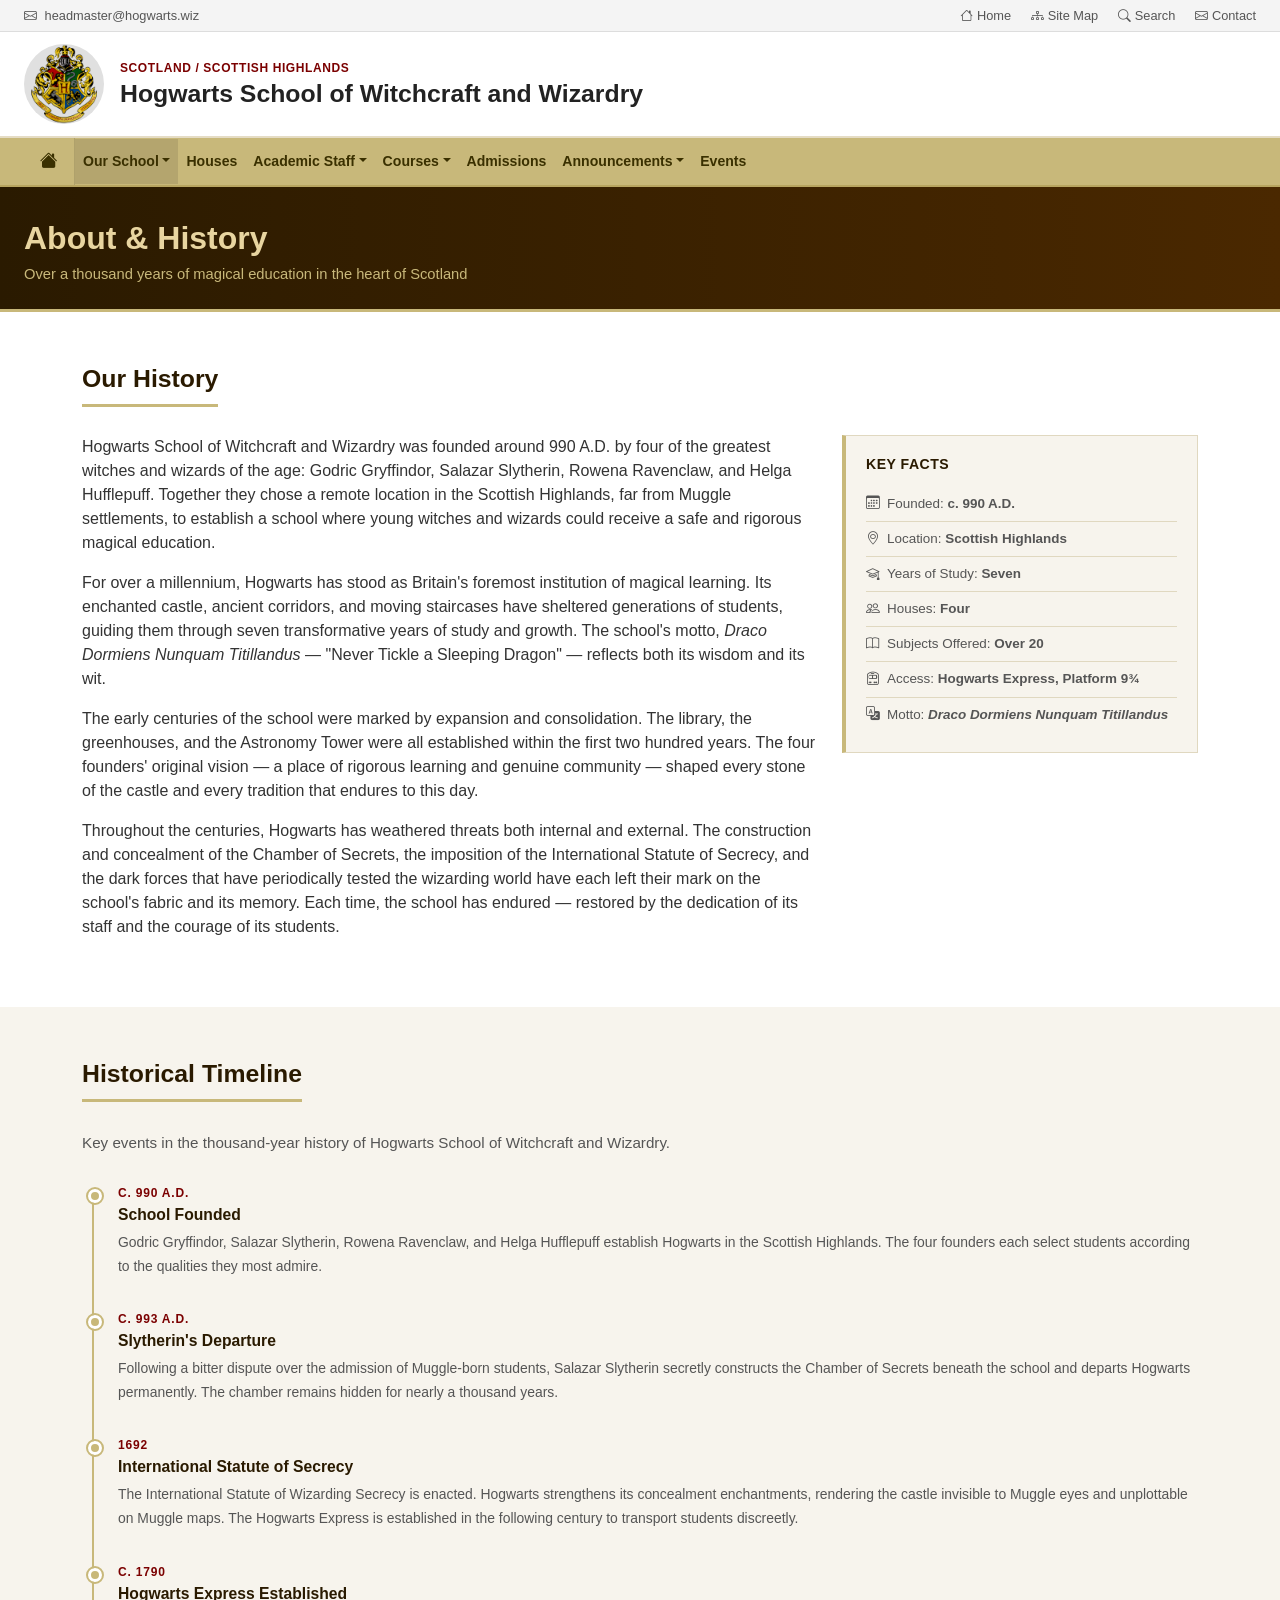
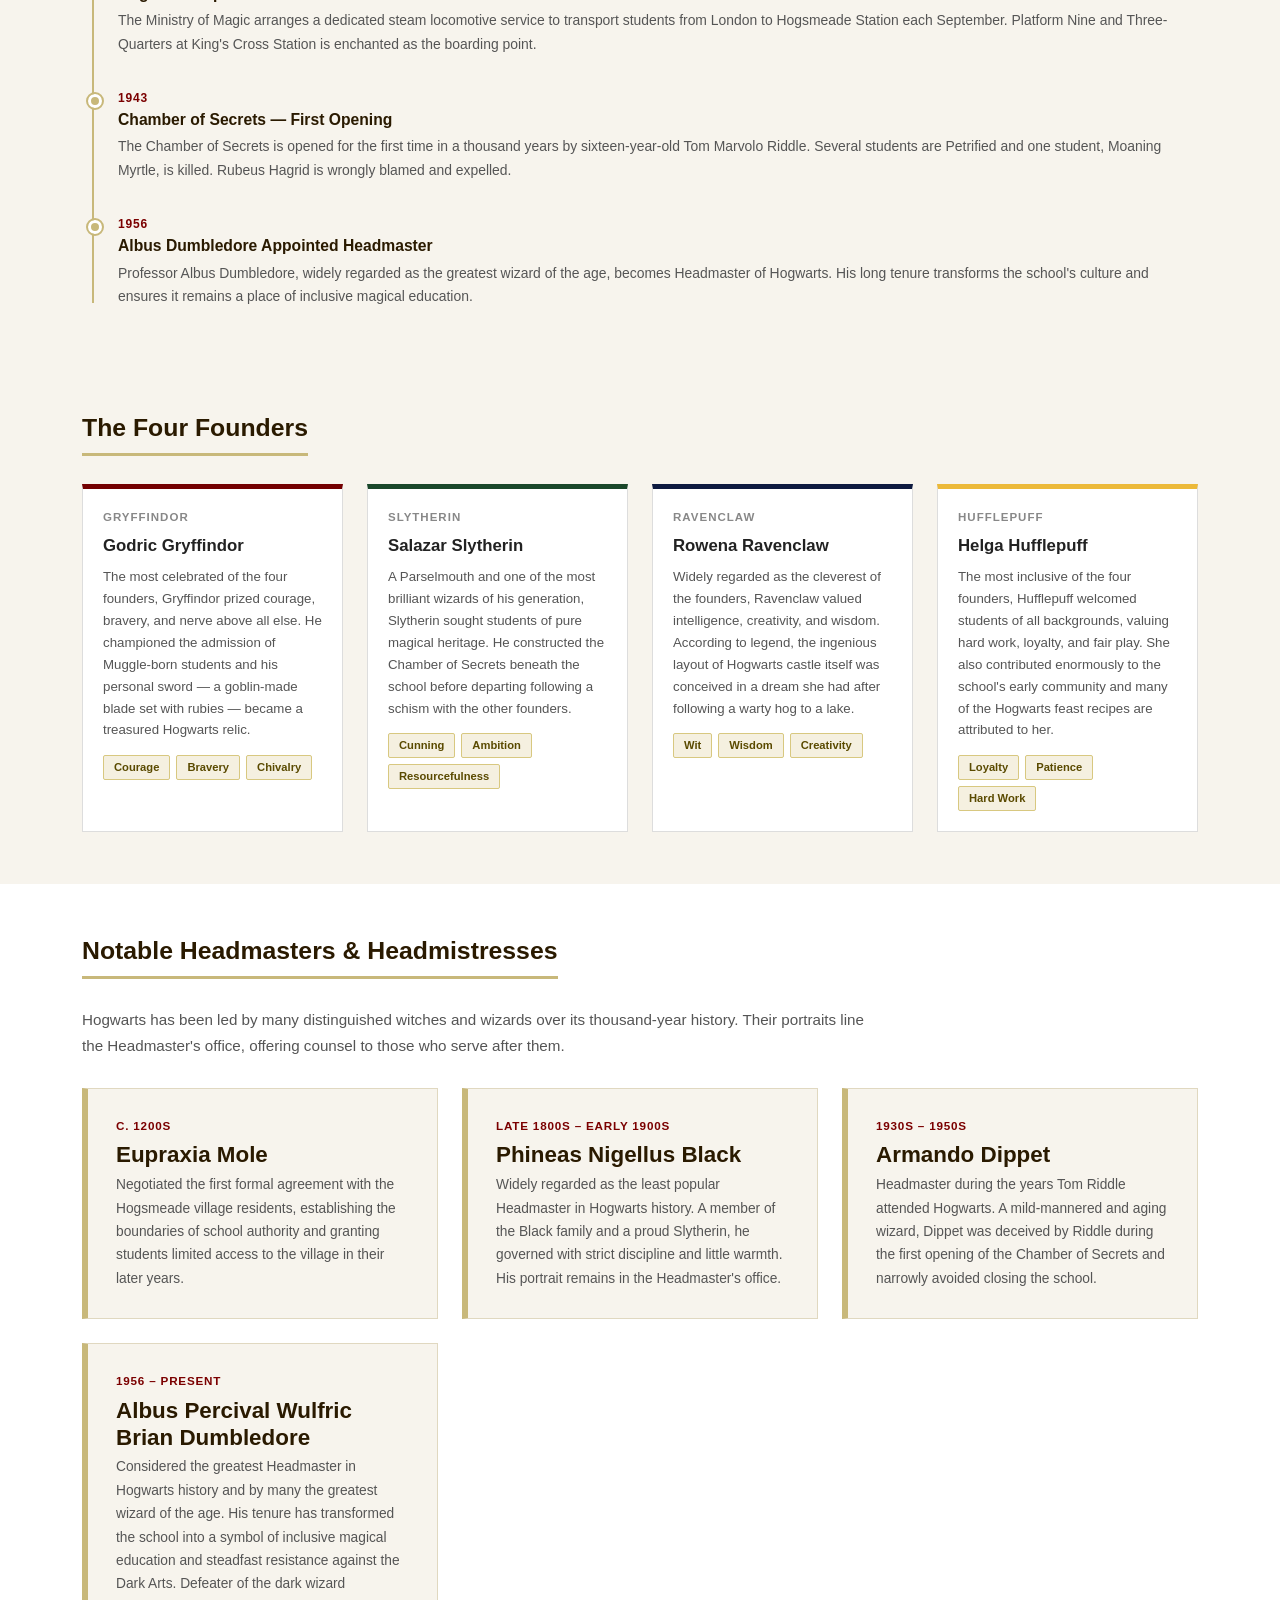
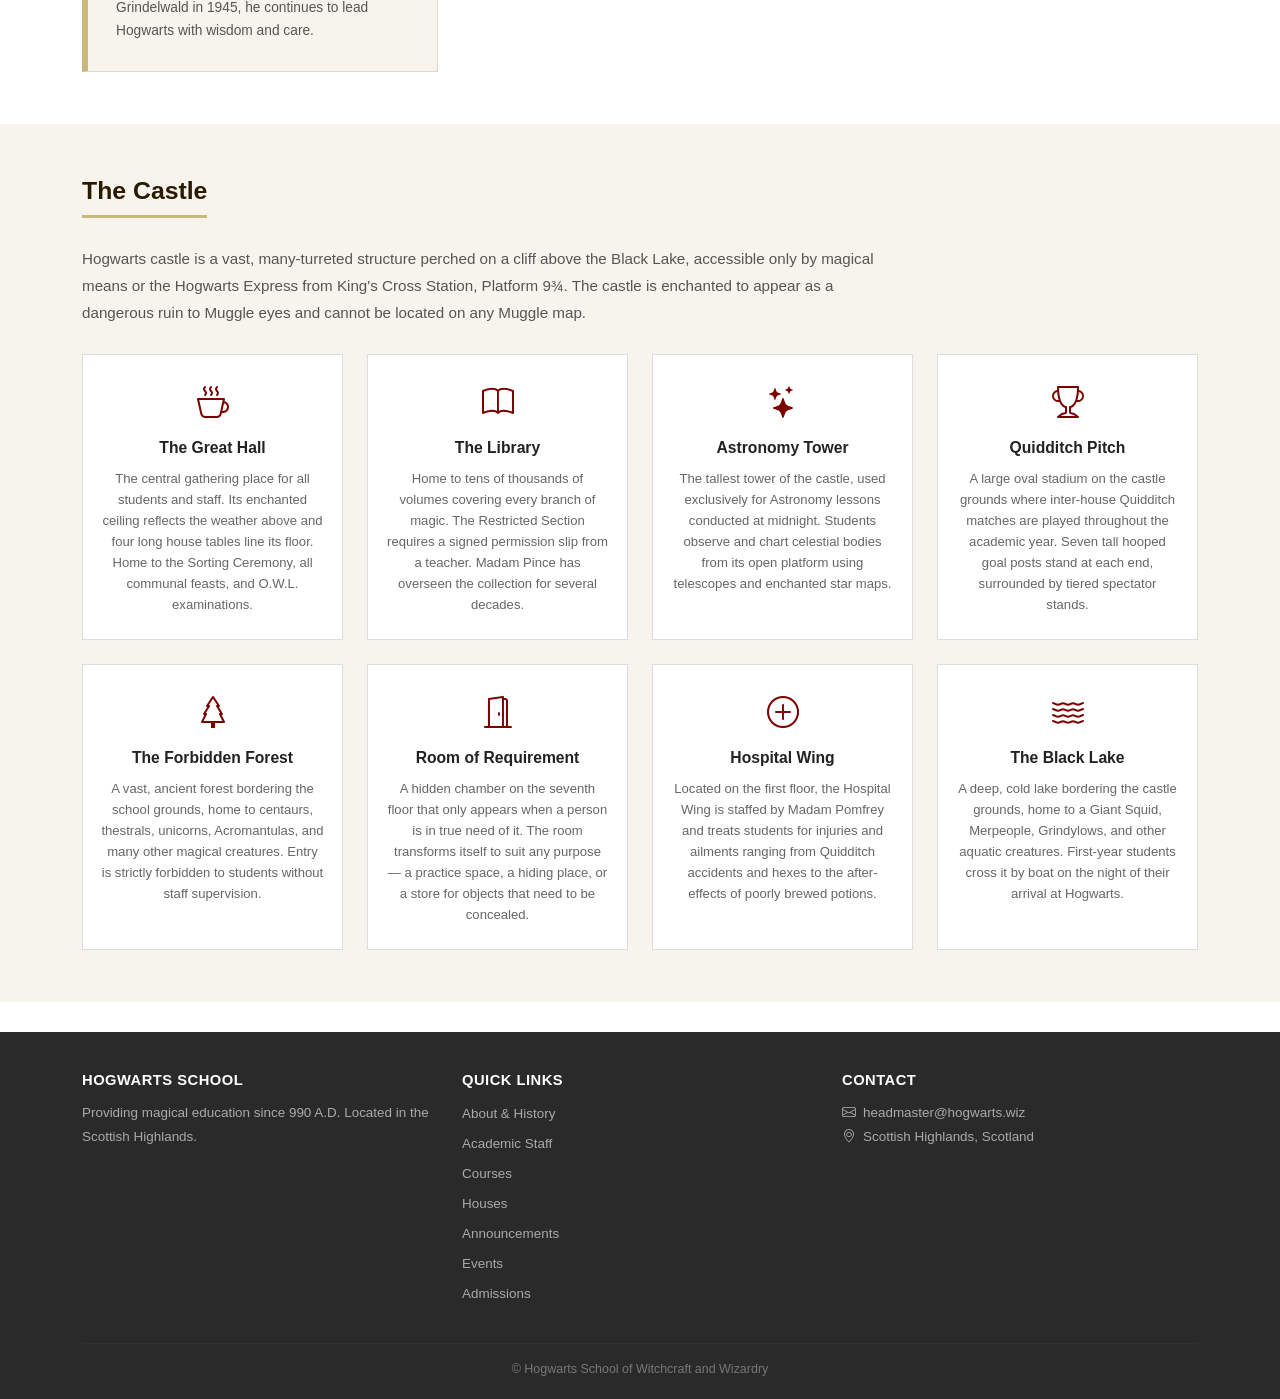
==== commit d4e22312: "content: Set site timeline to 1985 and remove post-Voldemort era references" ====
--- a/about.html
+++ b/about.html
@@ -128,7 +128,7 @@
             <p>Hogwarts School of Witchcraft and Wizardry was founded around 990 A.D. by four of the greatest witches and wizards of the age: Godric Gryffindor, Salazar Slytherin, Rowena Ravenclaw, and Helga Hufflepuff. Together they chose a remote location in the Scottish Highlands, far from Muggle settlements, to establish a school where young witches and wizards could receive a safe and rigorous magical education.</p>
             <p>For over a millennium, Hogwarts has stood as Britain's foremost institution of magical learning. Its enchanted castle, ancient corridors, and moving staircases have sheltered generations of students, guiding them through seven transformative years of study and growth. The school's motto, <em>Draco Dormiens Nunquam Titillandus</em> — "Never Tickle a Sleeping Dragon" — reflects both its wisdom and its wit.</p>
             <p>The early centuries of the school were marked by expansion and consolidation. The library, the greenhouses, and the Astronomy Tower were all established within the first two hundred years. The four founders' original vision — a place of rigorous learning and genuine community — shaped every stone of the castle and every tradition that endures to this day.</p>
-            <p>Throughout the centuries, Hogwarts has weathered threats both internal and external. The construction and concealment of the Chamber of Secrets, the imposition of the International Statute of Secrecy, the rise and fall of Lord Voldemort, and the Battle of Hogwarts itself have each left their mark on the school's fabric and its memory. Each time, the school has endured — restored by the dedication of its staff and the courage of its students.</p>
+            <p>Throughout the centuries, Hogwarts has weathered threats both internal and external. The construction and concealment of the Chamber of Secrets, the imposition of the International Statute of Secrecy, and the dark forces that have periodically tested the wizarding world have each left their mark on the school's fabric and its memory. Each time, the school has endured — restored by the dedication of its staff and the courage of its students.</p>
           </div>
           <div class="col-lg-4">
             <div class="history-sidebar">
@@ -209,42 +209,6 @@
             </div>
           </div>
 
-          <div class="timeline-item">
-            <div class="timeline-marker"></div>
-            <div class="timeline-date">1992–93</div>
-            <div class="timeline-content">
-              <h5 class="timeline-title">Chamber of Secrets Reopened</h5>
-              <p class="timeline-desc">The Chamber of Secrets is opened a second time using Tom Riddle's enchanted diary. Multiple students and the school's caretaker's cat are Petrified. The Basilisk is ultimately defeated in the chamber beneath the school, and the diary is destroyed.</p>
-            </div>
-          </div>
-
-          <div class="timeline-item">
-            <div class="timeline-marker"></div>
-            <div class="timeline-date">1994–95</div>
-            <div class="timeline-content">
-              <h5 class="timeline-title">The Triwizard Tournament</h5>
-              <p class="timeline-desc">Hogwarts hosts the Triwizard Tournament for the first time in over a century, welcoming students from Beauxbatons Academy and Durmstrang Institute. The tournament ends in tragedy when Lord Voldemort returns to full power in the graveyard of Little Hangleton.</p>
-            </div>
-          </div>
-
-          <div class="timeline-item">
-            <div class="timeline-marker"></div>
-            <div class="timeline-date">1995–96</div>
-            <div class="timeline-content">
-              <h5 class="timeline-title">Ministry Interference</h5>
-              <p class="timeline-desc">The Ministry of Magic, refusing to acknowledge Voldemort's return, appoints Dolores Umbridge as Defence Against the Dark Arts teacher and later as High Inquisitor. Dumbledore flees the school briefly. Umbridge assumes the role of Headmistress before ultimately being removed.</p>
-            </div>
-          </div>
-
-          <div class="timeline-item">
-            <div class="timeline-marker"></div>
-            <div class="timeline-date">May 1998</div>
-            <div class="timeline-content">
-              <h5 class="timeline-title">The Battle of Hogwarts</h5>
-              <p class="timeline-desc">Voldemort's forces storm the castle in the decisive final battle of the Second Wizarding War. Students, staff, and Order of the Phoenix members defend the school. Voldemort is defeated and killed. The castle sustains significant damage, which is subsequently repaired through magical restoration.</p>
-            </div>
-          </div>
-
         </div>
       </div>
     </section>
@@ -344,25 +308,9 @@
 
           <div class="col-md-6 col-lg-4">
             <div class="headmaster-card headmaster-card--featured">
-              <div class="headmaster-tenure">1956 – 1997</div>
+              <div class="headmaster-tenure">1956 – Present</div>
               <h5 class="headmaster-name">Albus Percival Wulfric Brian Dumbledore</h5>
-              <p class="headmaster-desc">Considered the greatest Headmaster in Hogwarts history and by many the greatest wizard of the age. His tenure transformed the school into a symbol of inclusive magical education and resistance against the Dark Arts. Defeater of the dark wizard Grindelwald in 1945.</p>
-            </div>
-          </div>
-
-          <div class="col-md-6 col-lg-4">
-            <div class="headmaster-card">
-              <div class="headmaster-tenure">1997 – 1998</div>
-              <h5 class="headmaster-name">Severus Snape</h5>
-              <p class="headmaster-desc">Appointed Headmaster under Voldemort's regime, Snape covertly protected students from Death Eater staff throughout his tenure. His true loyalty — to Dumbledore and to the cause against Voldemort — was revealed only after his death at the Battle of Hogwarts.</p>
-            </div>
-          </div>
-
-          <div class="col-md-6 col-lg-4">
-            <div class="headmaster-card">
-              <div class="headmaster-tenure">1998 – Present</div>
-              <h5 class="headmaster-name">Minerva McGonagall</h5>
-              <p class="headmaster-desc">Appointed Headmistress following the Battle of Hogwarts and the restoration of the school. A distinguished Transfiguration scholar, former Head of Gryffindor House, and Deputy Headmistress for over three decades, she leads Hogwarts into its next era.</p>
+              <p class="headmaster-desc">Considered the greatest Headmaster in Hogwarts history and by many the greatest wizard of the age. His tenure has transformed the school into a symbol of inclusive magical education and steadfast resistance against the Dark Arts. Defeater of the dark wizard Grindelwald in 1945, he continues to lead Hogwarts with wisdom and care.</p>
             </div>
           </div>
 
